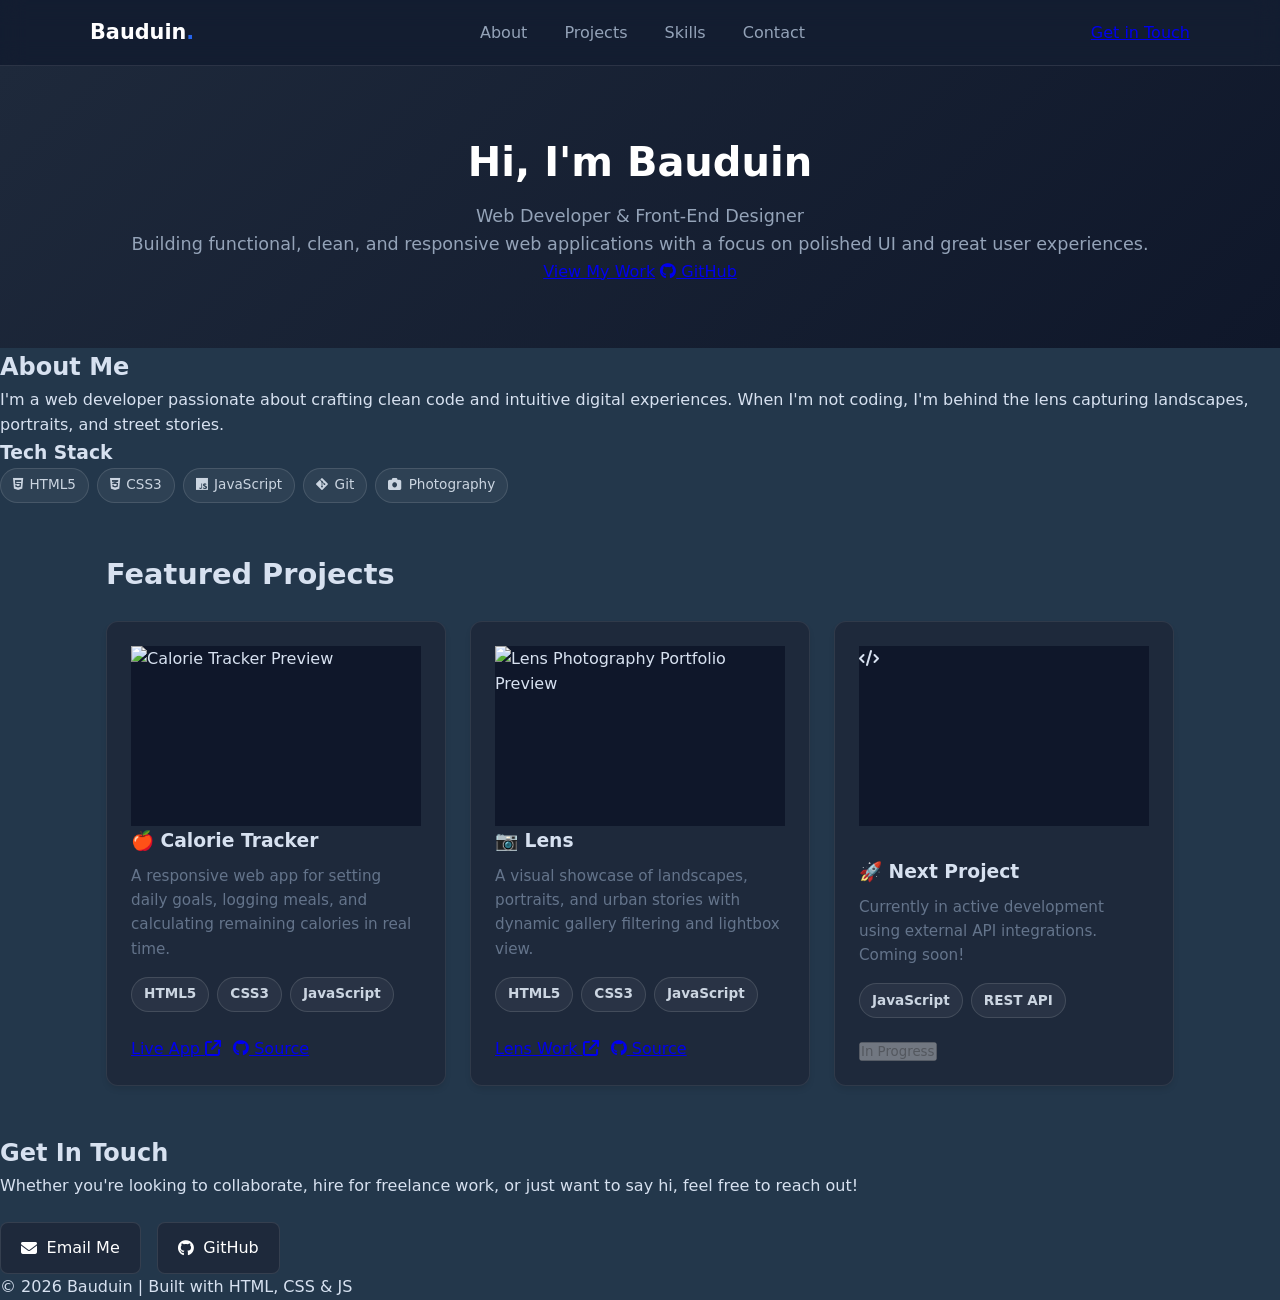
==== index.html @ 09457a26 "Update index.html" ====
<!DOCTYPE html>
<html lang="en">
<head>
  <meta charset="UTF-8">
  <meta name="viewport" content="width=device-width, initial-scale=1.0">
  <title>Bauduin | Front-End Developer & Designer</title>
  <link rel="stylesheet" href="portfolio.css">
  <!-- FontAwesome for UI Icons -->
  <link rel="stylesheet" href="https://cdnjs.cloudflare.com/ajax/libs/font-awesome/6.4.0/css/all.min.css">
</head>
<body>

  <!-- 1. Sticky Navigation Bar -->
  <header class="navbar">
    <div class="nav-container">
      <a href="#" class="logo">Bauduin<span>.</span></a>
      <nav class="nav-links">
        <a href="#about">About</a>
        <a href="#projects">Projects</a>
        <a href="#skills">Skills</a>
        <a href="#contact">Contact</a>
      </nav>
      <a href="#contact" class="btn btn-cta">Get in Touch</a>
    </div>
  </header>

  <!-- Hero Section -->
  <section class="hero">
    <div class="hero-content">
      <h1>Hi, I'm <span class="highlight">Bauduin</span></h1>
      <p class="tagline">Web Developer & Front-End Designer</p>
      <p class="bio">Building functional, clean, and responsive web applications with a focus on polished UI and great user experiences.</p>
      <div class="hero-actions">
        <a href="#projects" class="btn primary">View My Work</a>
        <a href="https://github.com/mbaud1" target="_blank" rel="noopener noreferrer" class="btn secondary">
          <i class="fa-brands fa-github"></i> GitHub
        </a>
      </div>
    </div>
  </section>

  <!-- 2. About Me & Skills Section -->
  <section id="about" class="about-section">
    <div class="section-container">
      <h2>About Me</h2>
      <div class="about-grid">
        <div class="about-text">
          <p>
            I'm a web developer passionate about crafting clean code and intuitive digital experiences. When I'm not coding, I'm behind the lens capturing landscapes, portraits, and street stories.
          </p>
        </div>
        
        <!-- 2. Visual Skill Badges -->
        <div id="skills" class="skills-container">
          <h3>Tech Stack</h3>
          <div class="skill-badges">
            <div class="skill-badge"><i class="fa-brands fa-html5"></i> HTML5</div>
            <div class="skill-badge"><i class="fa-brands fa-css3-alt"></i> CSS3</div>
            <div class="skill-badge"><i class="fa-brands fa-js"></i> JavaScript</div>
            <div class="skill-badge"><i class="fa-brands fa-git-alt"></i> Git</div>
            <div class="skill-badge"><i class="fa-solid fa-camera"></i> Photography</div>
          </div>
        </div>
      </div>
    </div>
  </section>

  <!-- 3. Projects Section -->
  <section id="projects" class="projects-section">
    <div class="section-container">
      <h2>Featured Projects</h2>
      <div class="project-grid">

        <!-- Calorie Tracker Card -->
        <article class="project-card">
          <div class="card-thumbnail">
            <img src="https://images.unsplash.com/photo-1498837167922-ddd27525d352?auto=format&fit=crop&w=600&q=80" alt="Calorie Tracker Preview" loading="lazy">
          </div>
          <div class="card-body">
            <h3>🍎 Calorie Tracker</h3>
            <p>A responsive web app for setting daily goals, logging meals, and calculating remaining calories in real time.</p>
            <div class="tech-tags">
              <span>HTML5</span>
              <span>CSS3</span>
              <span>JavaScript</span>
            </div>
            <div class="card-links">
              <a href="https://calories.m-baud.com" target="_blank" rel="noopener noreferrer" class="btn primary">
                Live App <i class="fa-solid fa-arrow-up-right-from-square"></i>
              </a>
              <a href="https://github.com/mbaud1/calorie-tracker" target="_blank" rel="noopener noreferrer" class="btn secondary">
                <i class="fa-brands fa-github"></i> Source
              </a>
            </div>
          </div>
        </article>

        <!-- Lens Card -->
        <article class="project-card">
          <div class="card-thumbnail">
            <img src="https://images.unsplash.com/photo-1452587925148-ce544e77e70d?auto=format&fit=crop&w=600&q=80" alt="Lens Photography Portfolio Preview" loading="lazy">
          </div>
          <div class="card-body">
            <h3>📷 Lens</h3>
            <p>A visual showcase of landscapes, portraits, and urban stories with dynamic gallery filtering and lightbox view.</p>
            <div class="tech-tags">
              <span>HTML5</span>
              <span>CSS3</span>
              <span>JavaScript</span>
            </div>
            <div class="card-links">
              <a href="https://lens.m-baud.com/" target="_blank" rel="noopener noreferrer" class="btn primary">
                Lens Work <i class="fa-solid fa-arrow-up-right-from-square"></i>
              </a>
              <a href="https://github.com/mbaud1/lens" target="_blank" rel="noopener noreferrer" class="btn secondary">
                <i class="fa-brands fa-github"></i> Source
              </a>
            </div>
          </div>
        </article>

        <!-- Future Project Placeholder -->
        <article class="project-card disabled-card">
          <div class="card-thumbnail placeholder-thumbnail">
            <i class="fa-solid fa-code"></i>
          </div>
          <div class="card-body">
            <h3>🚀 Next Project</h3>
            <p>Currently in active development using external API integrations. Coming soon!</p>
            <div class="tech-tags">
              <span>JavaScript</span>
              <span>REST API</span>
            </div>
            <div class="card-links">
              <button class="btn disabled" disabled>In Progress</button>
            </div>
          </div>
        </article>

      </div>
    </div>
  </section>

  <!-- 5. Contact Section -->
  <section id="contact" class="contact-section">
    <div class="section-container">
      <h2>Get In Touch</h2>
      <p>Whether you're looking to collaborate, hire for freelance work, or just want to say hi, feel free to reach out!</p>
      <div class="contact-links">
        <a href="mailto:contact@m-baud.com" class="contact-card">
          <i class="fa-solid fa-envelope"></i>
          <span>Email Me</span>
        </a>
        <a href="https://github.com/mbaud1" target="_blank" rel="noopener noreferrer" class="contact-card">
          <i class="fa-brands fa-github"></i>
          <span>GitHub</span>
        </a>
      </div>
    </div>
  </section>

  <!-- Footer -->
  <footer>
    <p>© 2026 Bauduin | Built with HTML, CSS & JS</p>
  </footer>

</body>
</html>
---- portfolio.css ----
* {
  box-sizing: border-box;
  margin: 0;
  padding: 0;
  font-family: system-ui, -apple-system, sans-serif;
}

body {
  background-color: #23374b;
  color: #d7e1f0;
  line-height: 1.6;
}

.hero {
  text-align: center;
  padding: 4rem 1rem;
  background: linear-gradient(135deg, #1e293b, #0f172a);
  color: #ffffff;
}

.hero h1 { font-size: 2.5rem; margin-bottom: 0.5rem; }
.hero p { color: #94a3b8; font-size: 1.1rem; }

.projects-section {
  max-width: 1100px;
  margin: 3rem auto;
  padding: 0 1rem;
}

.projects-section h2 {
  font-size: 1.8rem;
  margin-bottom: 1.5rem;
}

.project-grid {
  display: grid;
  grid-template-columns: repeat(auto-fit, minmax(300px, 1fr));
  gap: 1.5rem;
}

.project-card {
  background: rgb(49, 45, 45);
  border-radius: 12px;
  padding: 1.5rem;
  box-shadow: 0 4px 6px -1px rgba(0, 0, 0, 0.1);
  display: flex;
  flex-direction: column;
  justify-content: space-between;
}

.project-card h3 { margin-bottom: 0.5rem; }
.project-card p { font-size: 0.95rem; color: #64748b; margin-bottom: 1rem; }

.tech-tags {
  display: flex;
  gap: 0.5rem;
  margin-bottom: 1.5rem;
}

.tech-tags span {
  background-color: #f1f5f9;
  color: #475569;
  font-size: 0.8rem;
  padding: 0.25rem 0.6rem;
  border-radius: 999px;
  font-weight: 600;
}

.card-links {
  display: flex;
  gap: 0.75rem;
}
.btn {
  transition: transform 0.2s ease, box-shadow 0.2s ease;
}

.btn:hover {
  transform: translateY(-2px);
  box-shadow: 0 6px 12px rgba(0, 0, 0, 0.15);
}

.btn:active {
  transform: translateY(0);
  box-shadow: 0 2px 4px rgba(0, 0, 0, 0.1);
}

/* 5. Smooth Scrolling */
html {
  scroll-behavior: smooth;
  scroll-padding-top: 80px; /* Offset for sticky header */
}

/* 1. Glassmorphism Sticky Navigation */
.navbar {
  position: sticky;
  top: 0;
  z-index: 1000;
  background: rgba(15, 23, 42, 0.8); /* Dark glass effect */
  backdrop-filter: blur(12px);
  -webkit-backdrop-filter: blur(12px);
  border-bottom: 1px solid rgba(255, 255, 255, 0.1);
  padding: 1rem 2rem;
}

.nav-container {
  max-width: 1100px;
  margin: 0 auto;
  display: flex;
  align-items: center;
  justify-content: space-between;
}

.logo {
  font-size: 1.3rem;
  font-weight: 700;
  color: #fff;
  text-decoration: none;
}

.logo span {
  color: #2563eb;
}

.nav-links a {
  color: #94a3b8;
  text-decoration: none;
  margin: 0 1rem;
  font-weight: 500;
  transition: color 0.2s ease;
}

.nav-links a:hover {
  color: #ffffff;
}

/* 3. Card Hover Effects & Thumbnails */
.project-card {
  background: #1e293b;
  border: 1px solid rgba(255, 255, 255, 0.08);
  border-radius: 12px;
  overflow: hidden;
  display: flex;
  flex-direction: column;
  transition: transform 0.3s ease, box-shadow 0.3s ease, border-color 0.3s ease;
}

.project-card:hover {
  transform: translateY(-6px);
  box-shadow: 0 12px 24px rgba(0, 0, 0, 0.3);
  border-color: rgba(37, 99, 235, 0.4);
}

.card-thumbnail {
  width: 100%;
  height: 180px;
  overflow: hidden;
  background: #0f172a;
}

.card-thumbnail img {
  width: 100%;
  height: 100%;
  object-fit: cover;
  transition: transform 0.4s ease;
}

.project-card:hover .card-thumbnail img {
  transform: scale(1.05);
}

/* Badge Styling */
.skill-badges, .tech-tags {
  display: flex;
  flex-wrap: wrap;
  gap: 0.5rem;
}

.skill-badge, .tech-tags span {
  background: rgba(255, 255, 255, 0.05);
  border: 1px solid rgba(255, 255, 255, 0.12);
  color: #cbd5e1;
  padding: 0.35rem 0.75rem;
  border-radius: 20px;
  font-size: 0.85rem;
  display: inline-flex;
  align-items: center;
  gap: 0.4rem;
}

/* Contact Cards */
.contact-links {
  display: flex;
  gap: 1rem;
  margin-top: 1.5rem;
}

.contact-card {
  display: flex;
  align-items: center;
  gap: 0.6rem;
  padding: 0.75rem 1.25rem;
  background: #1e293b;
  border: 1px solid rgba(255, 255, 255, 0.1);
  border-radius: 8px;
  color: #fff;
  text-decoration: none;
  transition: background 0.2s ease, transform 0.2s ease;
}

.contact-card:hover {
  background: #2563eb;
  transform: translateY(-2px);
}
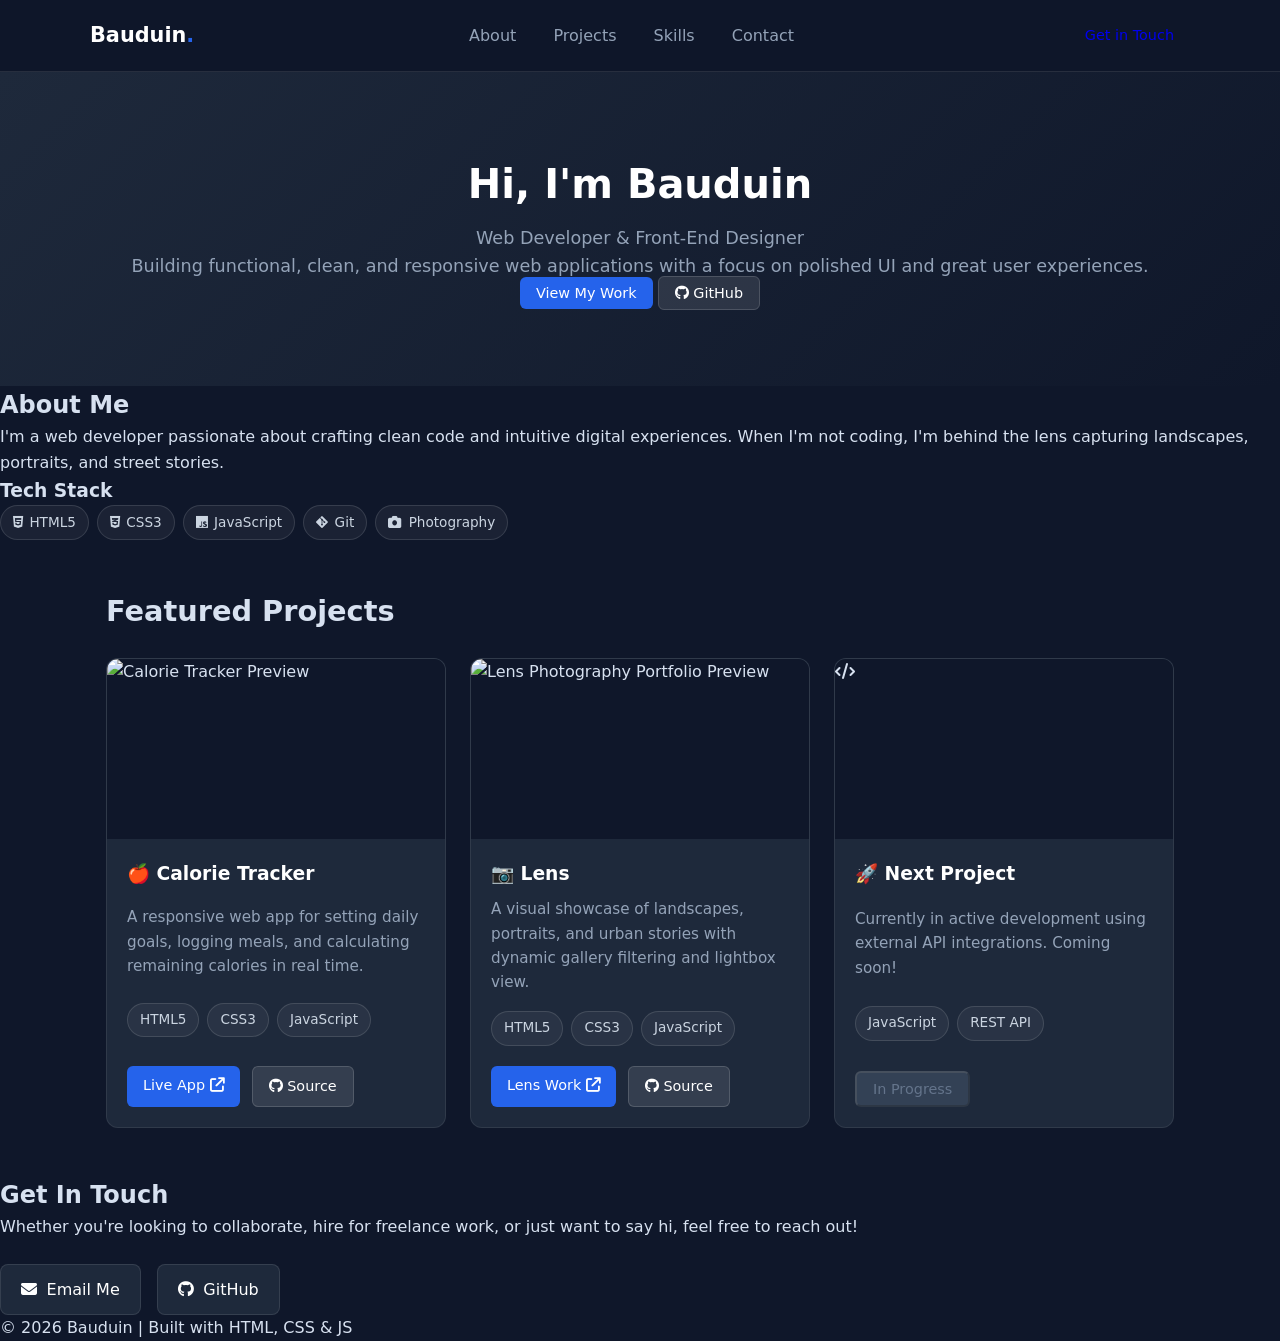
==== commit 91cf208a: "Update index.html" ====
--- a/index.html
+++ b/index.html
@@ -10,11 +10,11 @@
 </head>
 <body>
 
-  <!-- 1. Sticky Navigation Bar -->
+  <!-- Sticky Navigation Bar -->
   <header class="navbar">
     <div class="nav-container">
       <a href="#" class="logo">Bauduin<span>.</span></a>
-      <nav class="nav-links">
+      <nav class="nav-links" aria-label="Main Navigation">
         <a href="#about">About</a>
         <a href="#projects">Projects</a>
         <a href="#skills">Skills</a>
@@ -24,140 +24,142 @@
     </div>
   </header>
 
-  <!-- Hero Section -->
-  <section class="hero">
-    <div class="hero-content">
-      <h1>Hi, I'm <span class="highlight">Bauduin</span></h1>
-      <p class="tagline">Web Developer & Front-End Designer</p>
-      <p class="bio">Building functional, clean, and responsive web applications with a focus on polished UI and great user experiences.</p>
-      <div class="hero-actions">
-        <a href="#projects" class="btn primary">View My Work</a>
-        <a href="https://github.com/mbaud1" target="_blank" rel="noopener noreferrer" class="btn secondary">
-          <i class="fa-brands fa-github"></i> GitHub
-        </a>
+  <main>
+    <!-- Hero Section -->
+    <section class="hero">
+      <div class="hero-content">
+        <h1>Hi, I'm <span class="highlight">Bauduin</span></h1>
+        <p class="tagline">Web Developer & Front-End Designer</p>
+        <p class="bio">Building functional, clean, and responsive web applications with a focus on polished UI and great user experiences.</p>
+        <div class="hero-actions">
+          <a href="#projects" class="btn primary">View My Work</a>
+          <a href="https://github.com/mbaud1" target="_blank" rel="noopener noreferrer" class="btn secondary">
+            <i class="fa-brands fa-github"></i> GitHub
+          </a>
+        </div>
       </div>
-    </div>
-  </section>
+    </section>
 
-  <!-- 2. About Me & Skills Section -->
-  <section id="about" class="about-section">
-    <div class="section-container">
-      <h2>About Me</h2>
-      <div class="about-grid">
-        <div class="about-text">
-          <p>
-            I'm a web developer passionate about crafting clean code and intuitive digital experiences. When I'm not coding, I'm behind the lens capturing landscapes, portraits, and street stories.
-          </p>
-        </div>
-        
-        <!-- 2. Visual Skill Badges -->
-        <div id="skills" class="skills-container">
-          <h3>Tech Stack</h3>
-          <div class="skill-badges">
-            <div class="skill-badge"><i class="fa-brands fa-html5"></i> HTML5</div>
-            <div class="skill-badge"><i class="fa-brands fa-css3-alt"></i> CSS3</div>
-            <div class="skill-badge"><i class="fa-brands fa-js"></i> JavaScript</div>
-            <div class="skill-badge"><i class="fa-brands fa-git-alt"></i> Git</div>
-            <div class="skill-badge"><i class="fa-solid fa-camera"></i> Photography</div>
+    <!-- About Me & Skills Section -->
+    <section id="about" class="about-section">
+      <div class="section-container">
+        <h2>About Me</h2>
+        <div class="about-grid">
+          <div class="about-text">
+            <p>
+              I'm a web developer passionate about crafting clean code and intuitive digital experiences. When I'm not coding, I'm behind the lens capturing landscapes, portraits, and street stories.
+            </p>
+          </div>
+          
+          <!-- Skill Badges -->
+          <div id="skills" class="skills-container">
+            <h3>Tech Stack</h3>
+            <div class="skill-badges">
+              <div class="skill-badge"><i class="fa-brands fa-html5"></i> HTML5</div>
+              <div class="skill-badge"><i class="fa-brands fa-css3-alt"></i> CSS3</div>
+              <div class="skill-badge"><i class="fa-brands fa-js"></i> JavaScript</div>
+              <div class="skill-badge"><i class="fa-brands fa-git-alt"></i> Git</div>
+              <div class="skill-badge"><i class="fa-solid fa-camera"></i> Photography</div>
+            </div>
           </div>
         </div>
       </div>
-    </div>
-  </section>
+    </section>
 
-  <!-- 3. Projects Section -->
-  <section id="projects" class="projects-section">
-    <div class="section-container">
-      <h2>Featured Projects</h2>
-      <div class="project-grid">
+    <!-- Projects Section -->
+    <section id="projects" class="projects-section">
+      <div class="section-container">
+        <h2>Featured Projects</h2>
+        <div class="project-grid">
 
-        <!-- Calorie Tracker Card -->
-        <article class="project-card">
-          <div class="card-thumbnail">
-            <img src="https://images.unsplash.com/photo-1498837167922-ddd27525d352?auto=format&fit=crop&w=600&q=80" alt="Calorie Tracker Preview" loading="lazy">
-          </div>
-          <div class="card-body">
-            <h3>🍎 Calorie Tracker</h3>
-            <p>A responsive web app for setting daily goals, logging meals, and calculating remaining calories in real time.</p>
-            <div class="tech-tags">
-              <span>HTML5</span>
-              <span>CSS3</span>
-              <span>JavaScript</span>
+          <!-- Calorie Tracker Card -->
+          <article class="project-card">
+            <div class="card-thumbnail">
+              <img src="https://images.unsplash.com/photo-1498837167922-ddd27525d352?auto=format&fit=crop&w=600&q=80" alt="Calorie Tracker Preview" loading="lazy">
             </div>
-            <div class="card-links">
-              <a href="https://calories.m-baud.com" target="_blank" rel="noopener noreferrer" class="btn primary">
-                Live App <i class="fa-solid fa-arrow-up-right-from-square"></i>
-              </a>
-              <a href="https://github.com/mbaud1/calorie-tracker" target="_blank" rel="noopener noreferrer" class="btn secondary">
-                <i class="fa-brands fa-github"></i> Source
-              </a>
+            <div class="card-body">
+              <h3>🍎 Calorie Tracker</h3>
+              <p>A responsive web app for setting daily goals, logging meals, and calculating remaining calories in real time.</p>
+              <div class="tech-tags">
+                <span>HTML5</span>
+                <span>CSS3</span>
+                <span>JavaScript</span>
+              </div>
+              <div class="card-links">
+                <a href="https://calories.m-baud.com" target="_blank" rel="noopener noreferrer" class="btn primary">
+                  Live App <i class="fa-solid fa-arrow-up-right-from-square"></i>
+                </a>
+                <a href="https://github.com/mbaud1/calorie-tracker" target="_blank" rel="noopener noreferrer" class="btn secondary">
+                  <i class="fa-brands fa-github"></i> Source
+                </a>
+              </div>
             </div>
-          </div>
-        </article>
+          </article>
 
-        <!-- Lens Card -->
-        <article class="project-card">
-          <div class="card-thumbnail">
-            <img src="https://images.unsplash.com/photo-1452587925148-ce544e77e70d?auto=format&fit=crop&w=600&q=80" alt="Lens Photography Portfolio Preview" loading="lazy">
-          </div>
-          <div class="card-body">
-            <h3>📷 Lens</h3>
-            <p>A visual showcase of landscapes, portraits, and urban stories with dynamic gallery filtering and lightbox view.</p>
-            <div class="tech-tags">
-              <span>HTML5</span>
-              <span>CSS3</span>
-              <span>JavaScript</span>
+          <!-- Lens Card -->
+          <article class="project-card">
+            <div class="card-thumbnail">
+              <img src="https://images.unsplash.com/photo-1452587925148-ce544e77e70d?auto=format&fit=crop&w=600&q=80" alt="Lens Photography Portfolio Preview" loading="lazy">
             </div>
-            <div class="card-links">
-              <a href="https://lens.m-baud.com/" target="_blank" rel="noopener noreferrer" class="btn primary">
-                Lens Work <i class="fa-solid fa-arrow-up-right-from-square"></i>
-              </a>
-              <a href="https://github.com/mbaud1/lens" target="_blank" rel="noopener noreferrer" class="btn secondary">
-                <i class="fa-brands fa-github"></i> Source
-              </a>
+            <div class="card-body">
+              <h3>📷 Lens</h3>
+              <p>A visual showcase of landscapes, portraits, and urban stories with dynamic gallery filtering and lightbox view.</p>
+              <div class="tech-tags">
+                <span>HTML5</span>
+                <span>CSS3</span>
+                <span>JavaScript</span>
+              </div>
+              <div class="card-links">
+                <a href="https://lens.m-baud.com/" target="_blank" rel="noopener noreferrer" class="btn primary">
+                  Lens Work <i class="fa-solid fa-arrow-up-right-from-square"></i>
+                </a>
+                <a href="https://github.com/mbaud1/lens" target="_blank" rel="noopener noreferrer" class="btn secondary">
+                  <i class="fa-brands fa-github"></i> Source
+                </a>
+              </div>
             </div>
-          </div>
-        </article>
+          </article>
 
-        <!-- Future Project Placeholder -->
-        <article class="project-card disabled-card">
-          <div class="card-thumbnail placeholder-thumbnail">
-            <i class="fa-solid fa-code"></i>
-          </div>
-          <div class="card-body">
-            <h3>🚀 Next Project</h3>
-            <p>Currently in active development using external API integrations. Coming soon!</p>
-            <div class="tech-tags">
-              <span>JavaScript</span>
-              <span>REST API</span>
+          <!-- Future Project Placeholder -->
+          <article class="project-card disabled-card">
+            <div class="card-thumbnail placeholder-thumbnail">
+              <i class="fa-solid fa-code"></i>
             </div>
-            <div class="card-links">
-              <button class="btn disabled" disabled>In Progress</button>
+            <div class="card-body">
+              <h3>🚀 Next Project</h3>
+              <p>Currently in active development using external API integrations. Coming soon!</p>
+              <div class="tech-tags">
+                <span>JavaScript</span>
+                <span>REST API</span>
+              </div>
+              <div class="card-links">
+                <button class="btn disabled" disabled>In Progress</button>
+              </div>
             </div>
-          </div>
-        </article>
+          </article>
 
+        </div>
       </div>
-    </div>
-  </section>
+    </section>
 
-  <!-- 5. Contact Section -->
-  <section id="contact" class="contact-section">
-    <div class="section-container">
-      <h2>Get In Touch</h2>
-      <p>Whether you're looking to collaborate, hire for freelance work, or just want to say hi, feel free to reach out!</p>
-      <div class="contact-links">
-        <a href="mailto:contact@m-baud.com" class="contact-card">
-          <i class="fa-solid fa-envelope"></i>
-          <span>Email Me</span>
-        </a>
-        <a href="https://github.com/mbaud1" target="_blank" rel="noopener noreferrer" class="contact-card">
-          <i class="fa-brands fa-github"></i>
-          <span>GitHub</span>
-        </a>
+    <!-- Contact Section -->
+    <section id="contact" class="contact-section">
+      <div class="section-container">
+        <h2>Get In Touch</h2>
+        <p>Whether you're looking to collaborate, hire for freelance work, or just want to say hi, feel free to reach out!</p>
+        <div class="contact-links">
+          <a href="mailto:contact@m-baud.com" class="contact-card">
+            <i class="fa-solid fa-envelope"></i>
+            <span>Email Me</span>
+          </a>
+          <a href="https://github.com/mbaud1" target="_blank" rel="noopener noreferrer" class="contact-card">
+            <i class="fa-brands fa-github"></i>
+            <span>GitHub</span>
+          </a>
+        </div>
       </div>
-    </div>
-  </section>
+    </section>
+  </main>
 
   <!-- Footer -->
   <footer>
--- a/portfolio.css
+++ b/portfolio.css
@@ -1,3 +1,4 @@
+/* Global Reset & Base Styles */
 * {
   box-sizing: border-box;
   margin: 0;
@@ -5,22 +6,79 @@
   font-family: system-ui, -apple-system, sans-serif;
 }
 
+html {
+  scroll-behavior: smooth;
+  scroll-padding-top: 80px; /* Offset for sticky header */
+}
+
 body {
-  background-color: #23374b;
+  background-color: #0f172a;
   color: #d7e1f0;
   line-height: 1.6;
 }
 
+/* Navigation Bar */
+.navbar {
+  position: sticky;
+  top: 0;
+  z-index: 1000;
+  background: rgba(15, 23, 42, 0.85);
+  backdrop-filter: blur(12px);
+  -webkit-backdrop-filter: blur(12px);
+  border-bottom: 1px solid rgba(255, 255, 255, 0.1);
+  padding: 1rem 2rem;
+}
+
+.nav-container {
+  max-width: 1100px;
+  margin: 0 auto;
+  display: flex;
+  align-items: center;
+  justify-content: space-between;
+}
+
+.logo {
+  font-size: 1.3rem;
+  font-weight: 700;
+  color: #ffffff;
+  text-decoration: none;
+}
+
+.logo span {
+  color: #2563eb;
+}
+
+.nav-links a {
+  color: #94a3b8;
+  text-decoration: none;
+  margin: 0 1rem;
+  font-weight: 500;
+  transition: color 0.2s ease;
+}
+
+.nav-links a:hover {
+  color: #ffffff;
+}
+
+/* Hero Section */
 .hero {
   text-align: center;
-  padding: 4rem 1rem;
+  padding: 5rem 1rem;
   background: linear-gradient(135deg, #1e293b, #0f172a);
   color: #ffffff;
 }
 
-.hero h1 { font-size: 2.5rem; margin-bottom: 0.5rem; }
-.hero p { color: #94a3b8; font-size: 1.1rem; }
-
+.hero h1 { 
+  font-size: 2.5rem; 
+  margin-bottom: 0.5rem; 
+}
+
+.hero p { 
+  color: #94a3b8; 
+  font-size: 1.1rem; 
+}
+
+/* Projects Section & Layout */
 .projects-section {
   max-width: 1100px;
   margin: 3rem auto;
@@ -38,102 +96,7 @@
   gap: 1.5rem;
 }
 
-.project-card {
-  background: rgb(49, 45, 45);
-  border-radius: 12px;
-  padding: 1.5rem;
-  box-shadow: 0 4px 6px -1px rgba(0, 0, 0, 0.1);
-  display: flex;
-  flex-direction: column;
-  justify-content: space-between;
-}
-
-.project-card h3 { margin-bottom: 0.5rem; }
-.project-card p { font-size: 0.95rem; color: #64748b; margin-bottom: 1rem; }
-
-.tech-tags {
-  display: flex;
-  gap: 0.5rem;
-  margin-bottom: 1.5rem;
-}
-
-.tech-tags span {
-  background-color: #f1f5f9;
-  color: #475569;
-  font-size: 0.8rem;
-  padding: 0.25rem 0.6rem;
-  border-radius: 999px;
-  font-weight: 600;
-}
-
-.card-links {
-  display: flex;
-  gap: 0.75rem;
-}
-.btn {
-  transition: transform 0.2s ease, box-shadow 0.2s ease;
-}
-
-.btn:hover {
-  transform: translateY(-2px);
-  box-shadow: 0 6px 12px rgba(0, 0, 0, 0.15);
-}
-
-.btn:active {
-  transform: translateY(0);
-  box-shadow: 0 2px 4px rgba(0, 0, 0, 0.1);
-}
-
-/* 5. Smooth Scrolling */
-html {
-  scroll-behavior: smooth;
-  scroll-padding-top: 80px; /* Offset for sticky header */
-}
-
-/* 1. Glassmorphism Sticky Navigation */
-.navbar {
-  position: sticky;
-  top: 0;
-  z-index: 1000;
-  background: rgba(15, 23, 42, 0.8); /* Dark glass effect */
-  backdrop-filter: blur(12px);
-  -webkit-backdrop-filter: blur(12px);
-  border-bottom: 1px solid rgba(255, 255, 255, 0.1);
-  padding: 1rem 2rem;
-}
-
-.nav-container {
-  max-width: 1100px;
-  margin: 0 auto;
-  display: flex;
-  align-items: center;
-  justify-content: space-between;
-}
-
-.logo {
-  font-size: 1.3rem;
-  font-weight: 700;
-  color: #fff;
-  text-decoration: none;
-}
-
-.logo span {
-  color: #2563eb;
-}
-
-.nav-links a {
-  color: #94a3b8;
-  text-decoration: none;
-  margin: 0 1rem;
-  font-weight: 500;
-  transition: color 0.2s ease;
-}
-
-.nav-links a:hover {
-  color: #ffffff;
-}
-
-/* 3. Card Hover Effects & Thumbnails */
+/* Project Cards */
 .project-card {
   background: #1e293b;
   border: 1px solid rgba(255, 255, 255, 0.08);
@@ -141,6 +104,7 @@
   overflow: hidden;
   display: flex;
   flex-direction: column;
+  justify-content: space-between;
   transition: transform 0.3s ease, box-shadow 0.3s ease, border-color 0.3s ease;
 }
 
@@ -168,11 +132,31 @@
   transform: scale(1.05);
 }
 
-/* Badge Styling */
+.card-body {
+  padding: 1.25rem;
+  display: flex;
+  flex-direction: column;
+  flex-grow: 1;
+  justify-content: space-between;
+}
+
+.project-card h3 { 
+  margin-bottom: 0.5rem; 
+  color: #ffffff;
+}
+
+.project-card p { 
+  font-size: 0.95rem; 
+  color: #94a3b8; /* Fixed contrast for dark mode */
+  margin-bottom: 1rem; 
+}
+
+/* Tech Badges */
 .skill-badges, .tech-tags {
   display: flex;
   flex-wrap: wrap;
   gap: 0.5rem;
+  margin-bottom: 1.25rem;
 }
 
 .skill-badge, .tech-tags span {
@@ -187,7 +171,49 @@
   gap: 0.4rem;
 }
 
-/* Contact Cards */
+/* Action Buttons */
+.card-links {
+  display: flex;
+  gap: 0.75rem;
+}
+
+.btn {
+  text-decoration: none;
+  padding: 0.5rem 1rem;
+  border-radius: 6px;
+  font-size: 0.9rem;
+  font-weight: 500;
+  text-align: center;
+  transition: background-color 0.2s ease, transform 0.2s ease;
+}
+
+.btn.primary { 
+  background-color: #2563eb; 
+  color: #ffffff; 
+}
+
+.btn.primary:hover { 
+  background-color: #1d4ed8; 
+  transform: translateY(-1px);
+}
+
+.btn.secondary { 
+  background-color: rgba(255, 255, 255, 0.1); 
+  color: #ffffff; 
+  border: 1px solid rgba(255, 255, 255, 0.15);
+}
+
+.btn.secondary:hover { 
+  background-color: rgba(255, 255, 255, 0.2); 
+}
+
+.btn.disabled { 
+  background-color: #334155; 
+  color: #64748b; 
+  cursor: not-allowed; 
+}
+
+/* Contact Section */
 .contact-links {
   display: flex;
   gap: 1rem;
@@ -202,7 +228,7 @@
   background: #1e293b;
   border: 1px solid rgba(255, 255, 255, 0.1);
   border-radius: 8px;
-  color: #fff;
+  color: #ffffff;
   text-decoration: none;
   transition: background 0.2s ease, transform 0.2s ease;
 }
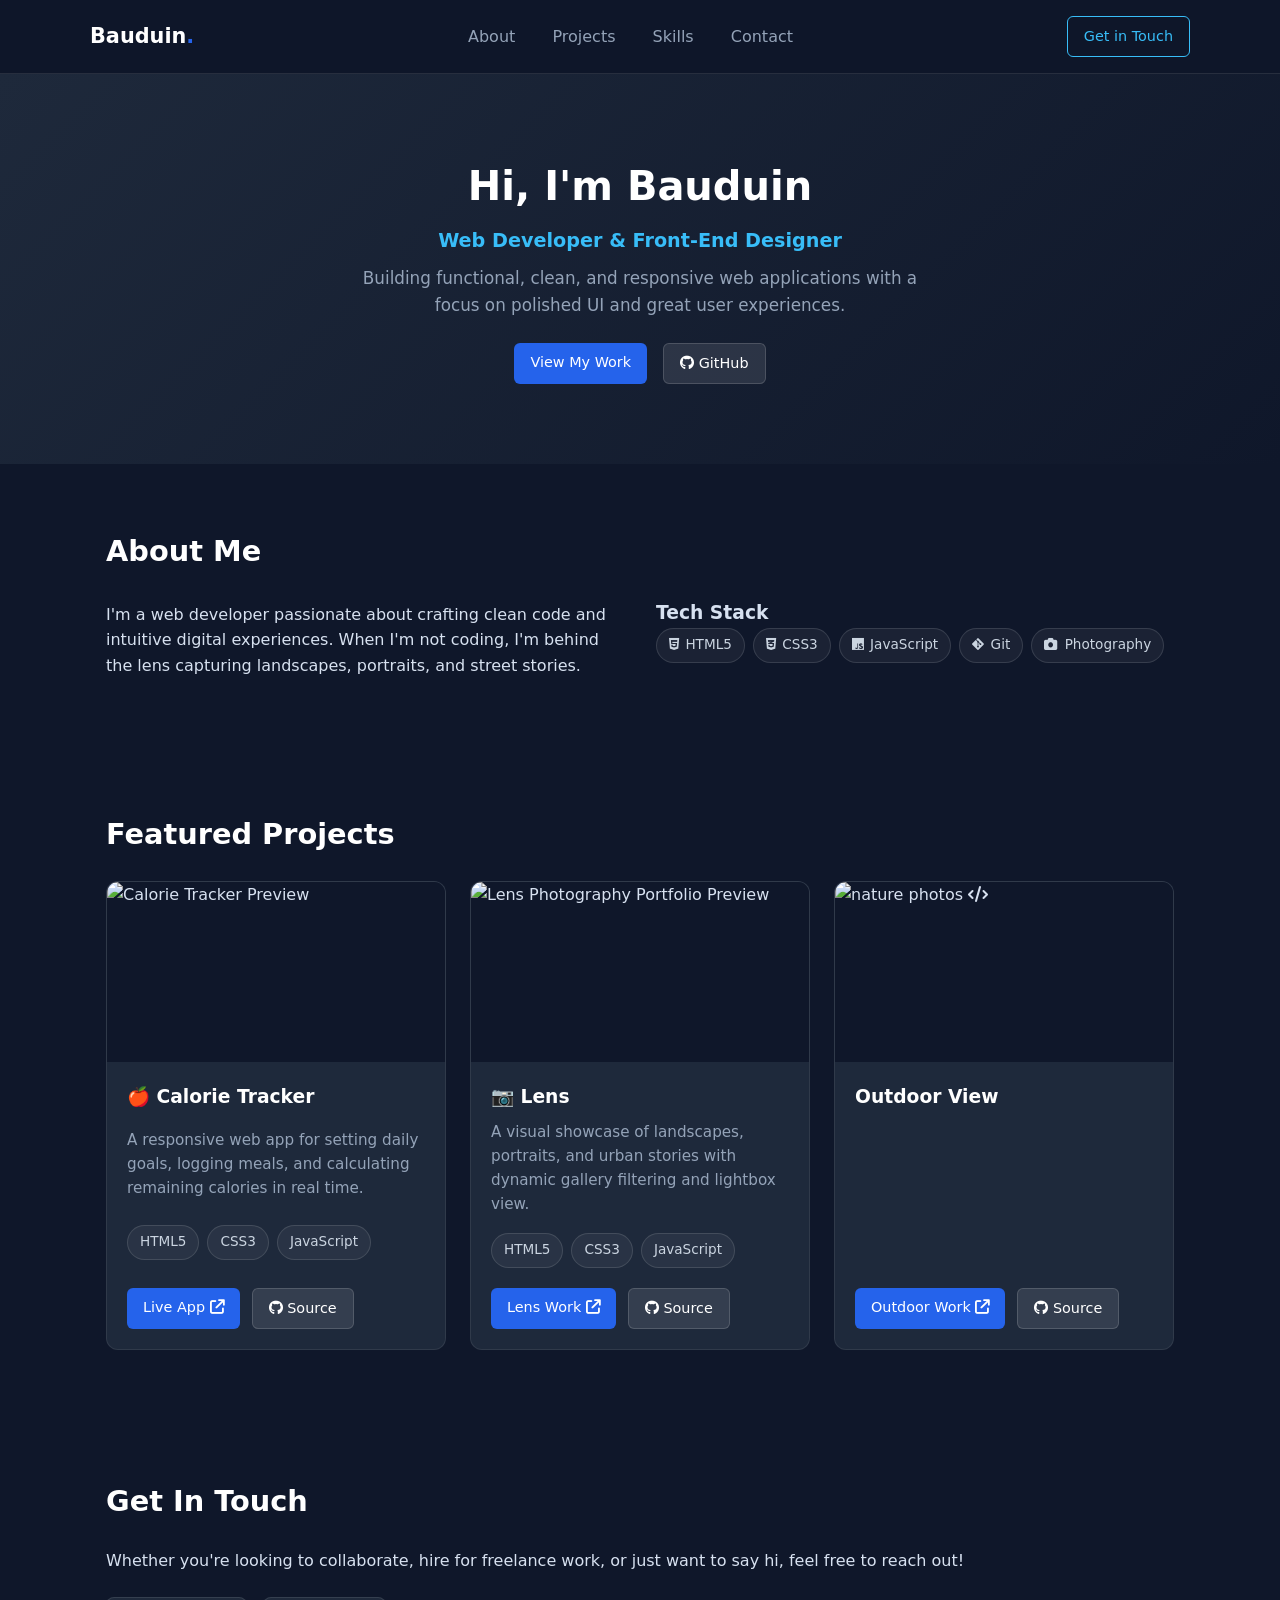
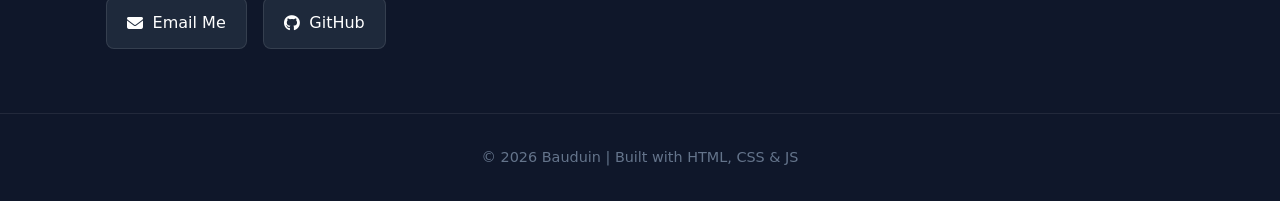
==== commit 2645ec99: "Fix HTML formatting and structure" ====
--- a/index.html
+++ b/index.html
@@ -110,7 +110,7 @@
                 <span>JavaScript</span>
               </div>
               <div class="card-links">
-                <a href="https://lens.m-baud.com/" target="_blank" rel="noopener noreferrer" class="btn primary">
+                <a href="https://lens.m-baud.com/" target="_blank" rel="noopener noreferrer" class="btn primary" >
                   Lens Work <i class="fa-solid fa-arrow-up-right-from-square"></i>
                 </a>
                 <a href="https://github.com/mbaud1/lens" target="_blank" rel="noopener noreferrer" class="btn secondary">
@@ -121,19 +121,27 @@
           </article>
 
           <!-- Future Project Placeholder -->
-          <article class="project-card disabled-card">
-            <div class="card-thumbnail placeholder-thumbnail">
+          <article class="project-card">
+            <div class="card-thumbnail">
+              <img src="https://t3.ftcdn.net/jpg/04/99/59/06/360_F_499590698_EU8lygMrqcmlstDETLFpZWmQ5zvOh8kw.jpg"alt="nature photos" loading="lazy">
               <i class="fa-solid fa-code"></i>
             </div>
             <div class="card-body">
-              <h3>🚀 Next Project</h3>
-              <p>Currently in active development using external API integrations. Coming soon!</p>
-              <div class="tech-tags">
-                <span>JavaScript</span>
-                <span>REST API</span>
-              </div>
+              <h3>Outdoor View</h3>
+          
+              
+                
+                
+            
               <div class="card-links">
-                <button class="btn disabled" disabled>In Progress</button>
+              
+                <a href="https://lens.m-baud.com/" target="_blank" rel="noopener noreferrer" class="btn primary" >
+                  Outdoor Work <i class="fa-solid fa-arrow-up-right-from-square"></i>
+                </a>
+                <a href="https://github.com/mbaud1/lens" target="_blank" rel="noopener noreferrer" class="btn secondary">
+                  <i class="fa-brands fa-github"></i> Source
+                </a>
+              </div>  
               </div>
             </div>
           </article>
--- a/portfolio.css
+++ b/portfolio.css
@@ -1,4 +1,6 @@
-/* Global Reset & Base Styles */
+/* ==========================================================================
+   1. Global Reset & Base Styles
+   ========================================================================== */
 * {
   box-sizing: border-box;
   margin: 0;
@@ -17,7 +19,22 @@
   line-height: 1.6;
 }
 
-/* Navigation Bar */
+.section-container {
+  max-width: 1100px;
+  margin: 0 auto;
+  padding: 0 1rem;
+}
+
+h2 {
+  font-size: 1.8rem;
+  margin-bottom: 1.5rem;
+  color: #ffffff;
+  padding-left: 0; /* Direct flush alignment with grid left edge */
+}
+
+/* ==========================================================================
+   2. Glassmorphism Navigation Bar
+   ========================================================================== */
 .navbar {
   position: sticky;
   top: 0;
@@ -60,7 +77,28 @@
   color: #ffffff;
 }
 
-/* Hero Section */
+/* Header Top-Right CTA */
+.btn-cta {
+  background-color: transparent;
+  color: #38bdf8;
+  border: 1px solid #38bdf8;
+  padding: 0.45rem 1rem;
+  border-radius: 6px;
+  font-size: 0.9rem;
+  font-weight: 600;
+  text-decoration: none;
+  transition: all 0.2s ease;
+}
+
+.btn-cta:hover {
+  background-color: #38bdf8;
+  color: #0f172a;
+  box-shadow: 0 0 12px rgba(56, 189, 248, 0.4);
+}
+
+/* ==========================================================================
+   3. Hero & About Sections
+   ========================================================================== */
 .hero {
   text-align: center;
   padding: 5rem 1rem;
@@ -73,21 +111,48 @@
   margin-bottom: 0.5rem; 
 }
 
-.hero p { 
+.hero p.tagline {
+  color: #38bdf8;
+  font-size: 1.2rem;
+  font-weight: 600;
+  margin-bottom: 0.5rem;
+}
+
+.hero p.bio { 
   color: #94a3b8; 
-  font-size: 1.1rem; 
-}
-
-/* Projects Section & Layout */
+  font-size: 1.05rem; 
+  max-width: 600px;
+  margin: 0 auto 1.5rem auto;
+}
+
+.hero-actions {
+  display: flex;
+  justify-content: center;
+  gap: 1rem;
+}
+
+.about-section {
+  padding: 4rem 0;
+}
+
+.about-grid {
+  display: grid;
+  grid-template-columns: 1fr 1fr;
+  gap: 2rem;
+  align-items: center;
+}
+
+@media (max-width: 768px) {
+  .about-grid {
+    grid-template-columns: 1fr;
+  }
+}
+
+/* ==========================================================================
+   4. Projects Section & Card Components
+   ========================================================================== */
 .projects-section {
-  max-width: 1100px;
-  margin: 3rem auto;
-  padding: 0 1rem;
-}
-
-.projects-section h2 {
-  font-size: 1.8rem;
-  margin-bottom: 1.5rem;
+  padding: 4rem 0;
 }
 
 .project-grid {
@@ -96,7 +161,6 @@
   gap: 1.5rem;
 }
 
-/* Project Cards */
 .project-card {
   background: #1e293b;
   border: 1px solid rgba(255, 255, 255, 0.08);
@@ -132,6 +196,28 @@
   transform: scale(1.05);
 }
 
+/* Placeholder Icon Style for 3rd Card */
+.placeholder-thumbnail {
+  display: flex;
+  align-items: center;
+  justify-content: center;
+  background: linear-gradient(135deg, #1e293b 0%, #0f172a 100%);
+  border-bottom: 1px solid rgba(255, 255, 255, 0.05);
+}
+
+.placeholder-thumbnail i {
+  font-size: 2.8rem;
+  color: #38bdf8;
+  opacity: 0.85;
+  filter: drop-shadow(0 0 8px rgba(56, 189, 248, 0.3));
+  transition: transform 0.3s ease, opacity 0.3s ease;
+}
+
+.project-card:hover .placeholder-thumbnail i {
+  transform: scale(1.1);
+  opacity: 1;
+}
+
 .card-body {
   padding: 1.25rem;
   display: flex;
@@ -147,11 +233,11 @@
 
 .project-card p { 
   font-size: 0.95rem; 
-  color: #94a3b8; /* Fixed contrast for dark mode */
+  color: #94a3b8; 
   margin-bottom: 1rem; 
 }
 
-/* Tech Badges */
+/* Badges */
 .skill-badges, .tech-tags {
   display: flex;
   flex-wrap: wrap;
@@ -213,7 +299,13 @@
   cursor: not-allowed; 
 }
 
-/* Contact Section */
+/* ==========================================================================
+   5. Contact Section & Footer
+   ========================================================================== */
+.contact-section {
+  padding: 4rem 0;
+}
+
 .contact-links {
   display: flex;
   gap: 1rem;
@@ -237,3 +329,11 @@
   background: #2563eb;
   transform: translateY(-2px);
 }
+
+footer {
+  text-align: center;
+  padding: 2rem 1rem;
+  border-top: 1px solid rgba(255, 255, 255, 0.08);
+  color: #64748b;
+  font-size: 0.9rem;
+}
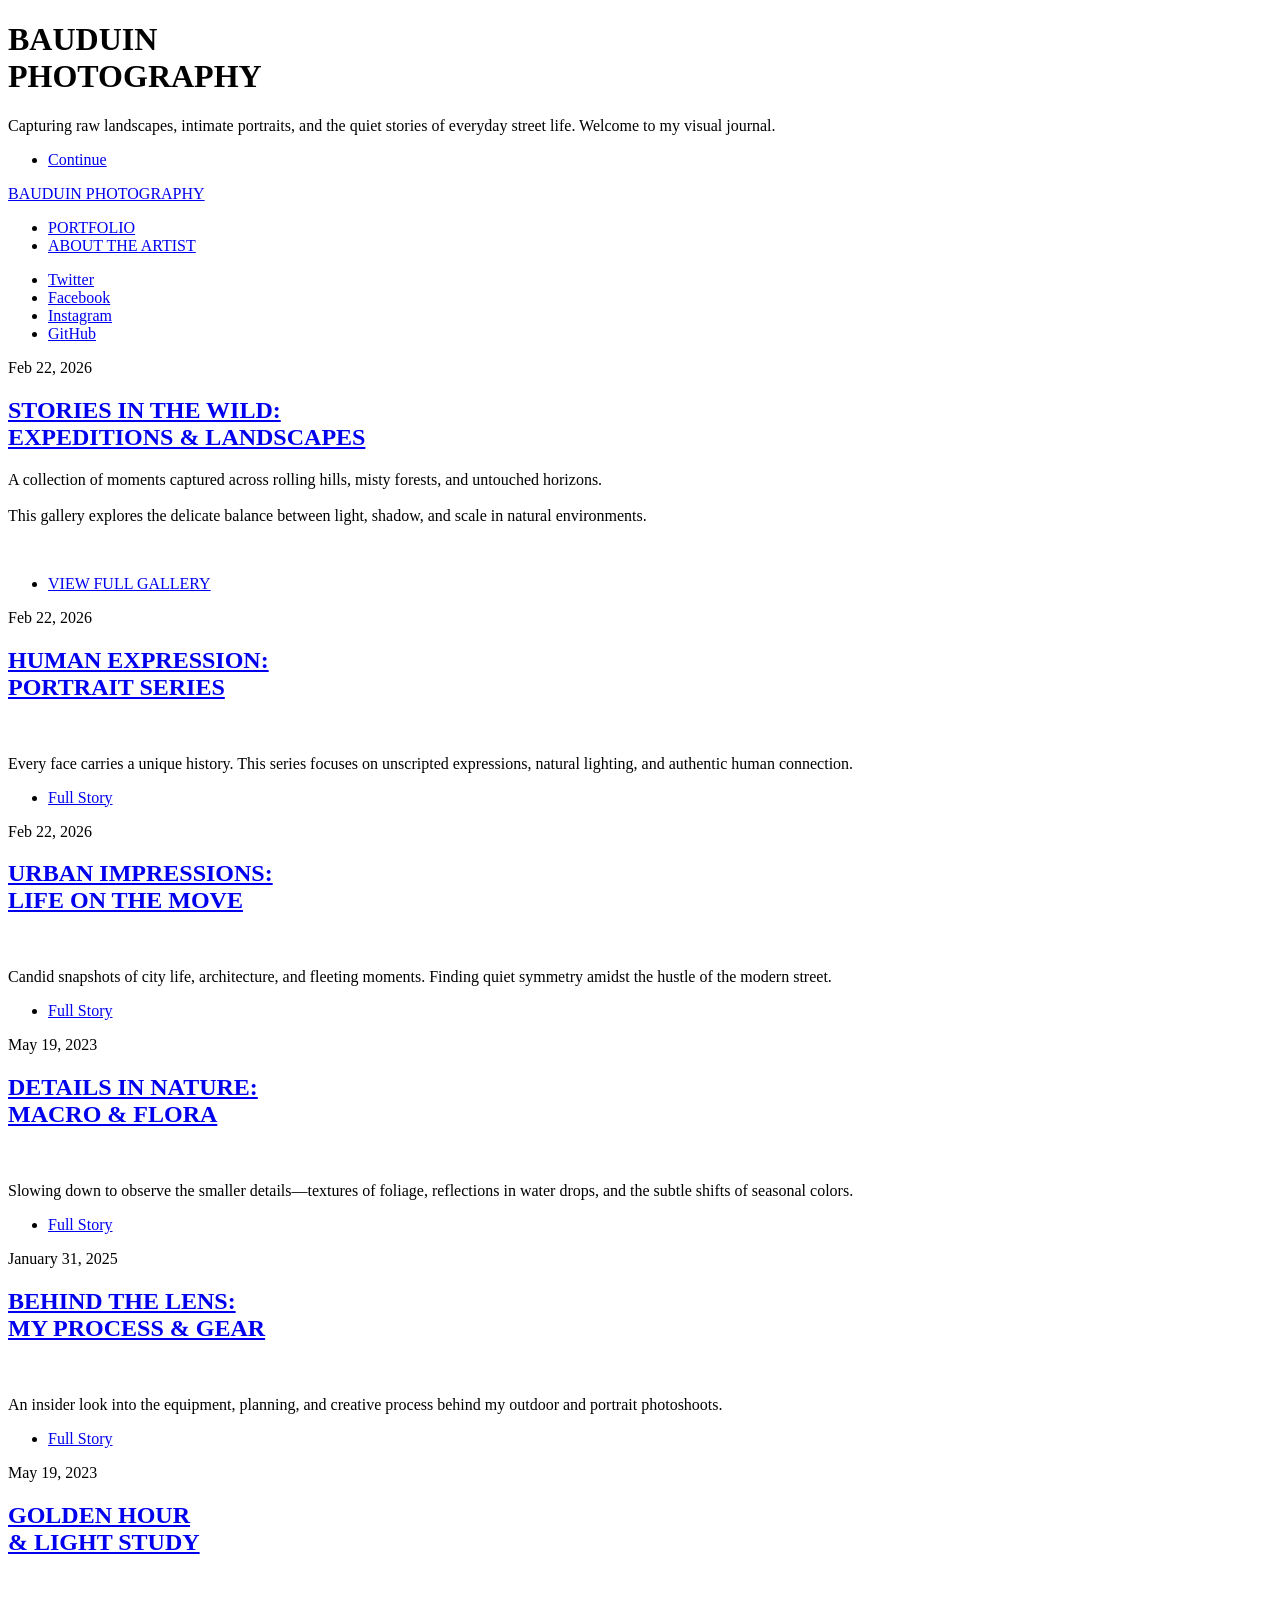
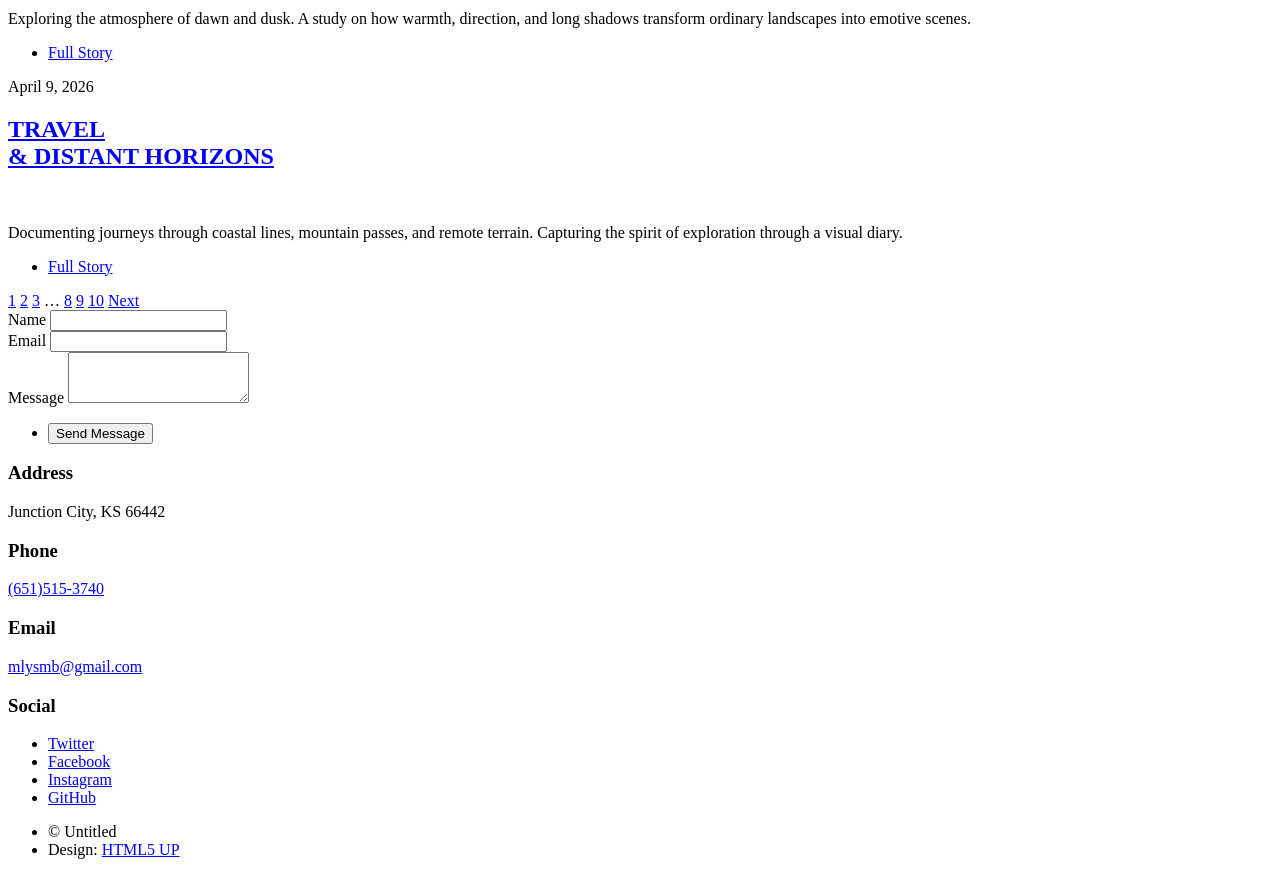
==== commit 68681313: "Add files via upload" ====
--- a/index.html
+++ b/index.html
@@ -1,178 +1,228 @@
-<!DOCTYPE html>
-<html lang="en">
-<head>
-  <meta charset="UTF-8">
-  <meta name="viewport" content="width=device-width, initial-scale=1.0">
-  <title>Bauduin | Front-End Developer & Designer</title>
-  <link rel="stylesheet" href="portfolio.css">
-  <!-- FontAwesome for UI Icons -->
-  <link rel="stylesheet" href="https://cdnjs.cloudflare.com/ajax/libs/font-awesome/6.4.0/css/all.min.css">
-</head>
-<body>
-
-  <!-- Sticky Navigation Bar -->
-  <header class="navbar">
-    <div class="nav-container">
-      <a href="#" class="logo">Bauduin<span>.</span></a>
-      <nav class="nav-links" aria-label="Main Navigation">
-        <a href="#about">About</a>
-        <a href="#projects">Projects</a>
-        <a href="#skills">Skills</a>
-        <a href="#contact">Contact</a>
-      </nav>
-      <a href="#contact" class="btn btn-cta">Get in Touch</a>
-    </div>
-  </header>
-
-  <main>
-    <!-- Hero Section -->
-    <section class="hero">
-      <div class="hero-content">
-        <h1>Hi, I'm <span class="highlight">Bauduin</span></h1>
-        <p class="tagline">Web Developer & Front-End Designer</p>
-        <p class="bio">Building functional, clean, and responsive web applications with a focus on polished UI and great user experiences.</p>
-        <div class="hero-actions">
-          <a href="#projects" class="btn primary">View My Work</a>
-          <a href="https://github.com/mbaud1" target="_blank" rel="noopener noreferrer" class="btn secondary">
-            <i class="fa-brands fa-github"></i> GitHub
-          </a>
-        </div>
-      </div>
-    </section>
-
-    <!-- About Me & Skills Section -->
-    <section id="about" class="about-section">
-      <div class="section-container">
-        <h2>About Me</h2>
-        <div class="about-grid">
-          <div class="about-text">
-            <p>
-              I'm a web developer passionate about crafting clean code and intuitive digital experiences. When I'm not coding, I'm behind the lens capturing landscapes, portraits, and street stories.
-            </p>
-          </div>
-          
-          <!-- Skill Badges -->
-          <div id="skills" class="skills-container">
-            <h3>Tech Stack</h3>
-            <div class="skill-badges">
-              <div class="skill-badge"><i class="fa-brands fa-html5"></i> HTML5</div>
-              <div class="skill-badge"><i class="fa-brands fa-css3-alt"></i> CSS3</div>
-              <div class="skill-badge"><i class="fa-brands fa-js"></i> JavaScript</div>
-              <div class="skill-badge"><i class="fa-brands fa-git-alt"></i> Git</div>
-              <div class="skill-badge"><i class="fa-solid fa-camera"></i> Photography</div>
-            </div>
-          </div>
-        </div>
-      </div>
-    </section>
-
-    <!-- Projects Section -->
-    <section id="projects" class="projects-section">
-      <div class="section-container">
-        <h2>Featured Projects</h2>
-        <div class="project-grid">
-
-          <!-- Calorie Tracker Card -->
-          <article class="project-card">
-            <div class="card-thumbnail">
-              <img src="https://images.unsplash.com/photo-1498837167922-ddd27525d352?auto=format&fit=crop&w=600&q=80" alt="Calorie Tracker Preview" loading="lazy">
-            </div>
-            <div class="card-body">
-              <h3>🍎 Calorie Tracker</h3>
-              <p>A responsive web app for setting daily goals, logging meals, and calculating remaining calories in real time.</p>
-              <div class="tech-tags">
-                <span>HTML5</span>
-                <span>CSS3</span>
-                <span>JavaScript</span>
-              </div>
-              <div class="card-links">
-                <a href="https://calories.m-baud.com" target="_blank" rel="noopener noreferrer" class="btn primary">
-                  Live App <i class="fa-solid fa-arrow-up-right-from-square"></i>
-                </a>
-                <a href="https://github.com/mbaud1/calorie-tracker" target="_blank" rel="noopener noreferrer" class="btn secondary">
-                  <i class="fa-brands fa-github"></i> Source
-                </a>
-              </div>
-            </div>
-          </article>
-
-          <!-- Lens Card -->
-          <article class="project-card">
-            <div class="card-thumbnail">
-              <img src="https://images.unsplash.com/photo-1452587925148-ce544e77e70d?auto=format&fit=crop&w=600&q=80" alt="Lens Photography Portfolio Preview" loading="lazy">
-            </div>
-            <div class="card-body">
-              <h3>📷 Lens</h3>
-              <p>A visual showcase of landscapes, portraits, and urban stories with dynamic gallery filtering and lightbox view.</p>
-              <div class="tech-tags">
-                <span>HTML5</span>
-                <span>CSS3</span>
-                <span>JavaScript</span>
-              </div>
-              <div class="card-links">
-                <a href="https://lens.m-baud.com/" target="_blank" rel="noopener noreferrer" class="btn primary" >
-                  Lens Work <i class="fa-solid fa-arrow-up-right-from-square"></i>
-                </a>
-                <a href="https://github.com/mbaud1/lens" target="_blank" rel="noopener noreferrer" class="btn secondary">
-                  <i class="fa-brands fa-github"></i> Source
-                </a>
-              </div>
-            </div>
-          </article>
-
-          <!-- Future Project Placeholder -->
-          <article class="project-card">
-            <div class="card-thumbnail">
-              <img src="https://t3.ftcdn.net/jpg/04/99/59/06/360_F_499590698_EU8lygMrqcmlstDETLFpZWmQ5zvOh8kw.jpg"alt="nature photos" loading="lazy">
-              <i class="fa-solid fa-code"></i>
-            </div>
-            <div class="card-body">
-              <h3>Outdoor View</h3>
-          
-              
-                
-                
-            
-              <div class="card-links">
-              
-                <a href="https://lens.m-baud.com/" target="_blank" rel="noopener noreferrer" class="btn primary" >
-                  Outdoor Work <i class="fa-solid fa-arrow-up-right-from-square"></i>
-                </a>
-                <a href="https://github.com/mbaud1/lens" target="_blank" rel="noopener noreferrer" class="btn secondary">
-                  <i class="fa-brands fa-github"></i> Source
-                </a>
-              </div>  
-              </div>
-            </div>
-          </article>
-
-        </div>
-      </div>
-    </section>
-
-    <!-- Contact Section -->
-    <section id="contact" class="contact-section">
-      <div class="section-container">
-        <h2>Get In Touch</h2>
-        <p>Whether you're looking to collaborate, hire for freelance work, or just want to say hi, feel free to reach out!</p>
-        <div class="contact-links">
-          <a href="mailto:contact@m-baud.com" class="contact-card">
-            <i class="fa-solid fa-envelope"></i>
-            <span>Email Me</span>
-          </a>
-          <a href="https://github.com/mbaud1" target="_blank" rel="noopener noreferrer" class="contact-card">
-            <i class="fa-brands fa-github"></i>
-            <span>GitHub</span>
-          </a>
-        </div>
-      </div>
-    </section>
-  </main>
-
-  <!-- Footer -->
-  <footer>
-    <p>© 2026 Bauduin | Built with HTML, CSS & JS</p>
-  </footer>
-
-</body>
-</html>
+<!DOCTYPE HTML>
+<!--
+	Massively by HTML5 UP
+	html5up.net | @ajlkn
+	Free for personal and commercial use under the CCA 3.0 license (html5up.net/license)
+-->
+<html>
+	<head>
+		<title>BAUDUIN PHOTOGRAPHY</title>
+		<meta charset="utf-8" />
+		<meta name="viewport" content="width=device-width, initial-scale=1, user-scalable=no" />
+		<link rel="stylesheet" href="assets/css/main.css" />
+		<noscript><link rel="stylesheet" href="assets/css/noscript.css" /></noscript>
+	</head>
+	<body class="is-preload">
+
+		<!-- Wrapper -->
+			<div id="wrapper" class="fade-in">
+
+				<!-- Intro -->
+					<div id="intro">
+						<h1>BAUDUIN<br />
+						PHOTOGRAPHY</h1>
+						<p>Capturing raw landscapes, intimate portraits, and the quiet stories of everyday street life. Welcome to my visual journal.</p>
+						<ul class="actions">
+							<li><a href="#header" class="button icon solid solo fa-arrow-down scrolly">Continue</a></li>
+						</ul>
+					</div>
+
+				<!-- Header -->
+					<header id="header">
+						<a href="index.html" class="logo">BAUDUIN PHOTOGRAPHY</a>
+					</header>
+
+				<!-- Nav -->
+					<nav id="nav">
+						<ul class="links">
+							<li class="active"><a href="index.html">PORTFOLIO</a></li>
+							<li><a href="generic.html">ABOUT THE ARTIST</a></li>
+							
+						</ul>
+						<ul class="icons">
+							<li><a href="#" class="icon brands fa-twitter"><span class="label">Twitter</span></a></li>
+							<li><a href="#" class="icon brands fa-facebook-f"><span class="label">Facebook</span></a></li>
+							<li><a href="https://www.instagram.com/baudu_in2" target="_blank" class="icon brands fa-instagram"><span class="label">Instagram</span></a></li>
+							<li><a href="https://github.com/mbaud1" target="_blank" class="icon brands fa-github"><span class="label">GitHub</span></a></li>
+						</ul>
+					</nav>
+
+				<!-- Main -->
+					<div id="main">
+
+						<!-- Featured Post -->
+							<article class="post featured">
+								<header class="major">
+									<span class="date">Feb 22, 2026</span>
+									<h2><a href="#">STORIES IN THE WILD:<br />
+									EXPEDITIONS & LANDSCAPES</a></h2>
+									<p>A collection of moments captured across rolling hills, misty forests, and untouched horizons.<br />
+									<br />This gallery explores the delicate balance between light, shadow, and scale in natural environments.
+									</p>
+								</header>
+								<a href="#" class="image main"><img src="attachments/nature1.jpg" alt="" /></a>
+								<ul class="actions special">
+									<li><a href="#" class="button large">VIEW FULL GALLERY</a></li>
+								</ul>
+							</article>
+
+						<!-- Posts -->
+							<section class="posts">
+								<article>
+									<header>
+										<span class="date">Feb 22, 2026</span>
+										<h2><a href="#">HUMAN EXPRESSION:<br />
+										PORTRAIT SERIES</a></h2>
+									</header>
+									<a href="#" class="image fit"><img src="attachments/Poland Winter.jpg" alt="" /></a>
+									<p>Every face carries a unique history. This series focuses on unscripted expressions, natural lighting, and authentic human connection.</p>
+									<ul class="actions special">
+										<li><a href="#" class="button">Full Story</a></li>
+									</ul>
+								</article>
+								<article>
+									<header>
+										<span class="date">Feb 22, 2026</span>
+										<h2><a href="#">URBAN IMPRESSIONS:<br />
+										LIFE ON THE MOVE</a></h2>
+									</header>
+									<a href="#" class="image fit"><img src="attachments/Berlin_night.jpg" alt="" /></a>
+									<p>Candid snapshots of city life, architecture, and fleeting moments. Finding quiet symmetry amidst the hustle of the modern street.</p>
+									<ul class="actions special">
+										<li><a href="#" class="button">Full Story</a></li>
+									</ul>
+								</article>
+								<article>
+									<header>
+										<span class="date">May 19, 2023</span>
+										<h2><a href="#">DETAILS IN NATURE:<br />MACRO & FLORA
+										</a></h2>
+									</header>
+									<a href="#" class="image fit"><img src="attachments/Arizona.jpg" alt="" /></a>
+									<p>Slowing down to observe the smaller details—textures of foliage, reflections in water drops, and the subtle shifts of seasonal colors.</p>
+									<ul class="actions special">
+										<li><a href="#" class="button">Full Story</a></li>
+									</ul>
+								</article>
+								<article>
+									<header>
+										<span class="date">January 31, 2025</span>
+										<h2><a href="#">BEHIND THE LENS:<br />MY PROCESS & GEAR
+										</a></h2>
+									</header>
+									<a href="#" class="image fit"><img src="attachments/California.jpg" alt="" /></a>
+									<p>An insider look into the equipment, planning, and creative process behind my outdoor and portrait photoshoots.</p>
+									<ul class="actions special">
+										<li><a href="#" class="button">Full Story</a></li>
+									</ul>
+								</article>
+								<article>
+									<header>
+										<span class="date">May 19, 2023</span>
+										<h2><a href="#">GOLDEN HOUR<br />
+										& LIGHT STUDY</a></h2>
+									</header>
+									<a href="#" class="image fit"><img src="attachments/Arizona.jpg" alt="" /></a>
+									<p>Exploring the atmosphere of dawn and dusk. A study on how warmth, direction, and long shadows transform ordinary landscapes into emotive scenes.</p>
+									<ul class="actions special">
+										<li><a href="#" class="button">Full Story</a></li>
+									</ul>
+								</article>
+								<article>
+									<header>
+										<span class="date">April 9, 2026</span>
+										<h2><a href="#">TRAVEL<br />
+										& DISTANT HORIZONS</a></h2>
+									</header>
+									<a href="#" class="image fit"><img src="attachments/Kansas Sunset.jpg" alt="" /></a>
+									<p>Documenting journeys through coastal lines, mountain passes, and remote terrain. Capturing the spirit of exploration through a visual diary.</p>
+									<ul class="actions special">
+										<li><a href="#" class="button">Full Story</a></li>
+									</ul>
+								</article>
+							</section>
+
+						<!-- Footer -->
+							<footer>
+								<div class="pagination">
+									<!--<a href="#" class="previous">Prev</a>-->
+									<a href="#" class="page active">1</a>
+									<a href="#" class="page">2</a>
+									<a href="#" class="page">3</a>
+									<span class="extra">&hellip;</span>
+									<a href="#" class="page">8</a>
+									<a href="#" class="page">9</a>
+									<a href="#" class="page">10</a>
+									<a href="#" class="next">Next</a>
+								</div>
+							</footer>
+
+					</div>
+
+				<!-- Footer -->
+					<footer id="footer">
+						<section>
+							<form method="post" action="#">
+								<div class="fields">
+									<div class="field">
+										<label for="name">Name</label>
+										<input type="text" name="name" id="name" />
+									</div>
+									<div class="field">
+										<label for="email">Email</label>
+										<input type="text" name="email" id="email" />
+									</div>
+									<div class="field">
+										<label for="message">Message</label>
+										<textarea name="message" id="message" rows="3"></textarea>
+									</div>
+								</div>
+								<ul class="actions">
+									<li><input type="submit" value="Send Message" /></li>
+								</ul>
+							</form>
+						</section>
+						<section class="split contact">
+							<section class="alt">
+								<h3>Address</h3>
+								<p>
+								Junction City, KS 66442</p>
+							</section>
+							<section>
+								<h3>Phone</h3>
+								<p><a href="#">(651)515-3740</a></p>
+							</section>
+							<section>
+								<h3>Email</h3>
+								<p><a href="#">mlysmb@gmail.com</a></p>
+							</section>
+							<section>
+								<h3>Social</h3>
+								<ul class="icons alt">
+									<li><a href="#" class="icon brands alt fa-twitter"><span class="label">Twitter</span></a></li>
+									<li><a href="#" class="icon brands alt fa-facebook-f"><span class="label">Facebook</span></a></li>
+									<li><a href="https://www.instagram.com/baudu_in2" target="_blank" class="icon brands alt fa-instagram"><span class="label">Instagram</span></a></li>
+									<li><a href="https://github.com/mbaud1" target="_blank" class="icon brands alt fa-github"><span class="label">GitHub</span></a></li>
+								</ul>
+							</section>
+						</section>
+					</footer>
+
+				<!-- Copyright -->
+					<div id="copyright">
+						<ul><li>&copy; Untitled</li><li>Design: <a href="https://html5up.net">HTML5 UP</a></li></ul>
+					</div>
+
+			</div>
+
+		<!-- Scripts -->
+			<script src="assets/js/jquery.min.js"></script>
+			<script src="assets/js/jquery.scrollex.min.js"></script>
+			<script src="assets/js/jquery.scrolly.min.js"></script>
+			<script src="assets/js/browser.min.js"></script>
+			<script src="assets/js/breakpoints.min.js"></script>
+			<script src="assets/js/util.js"></script>
+			<script src="assets/js/main.js"></script>
+
+	</body>
+</html>
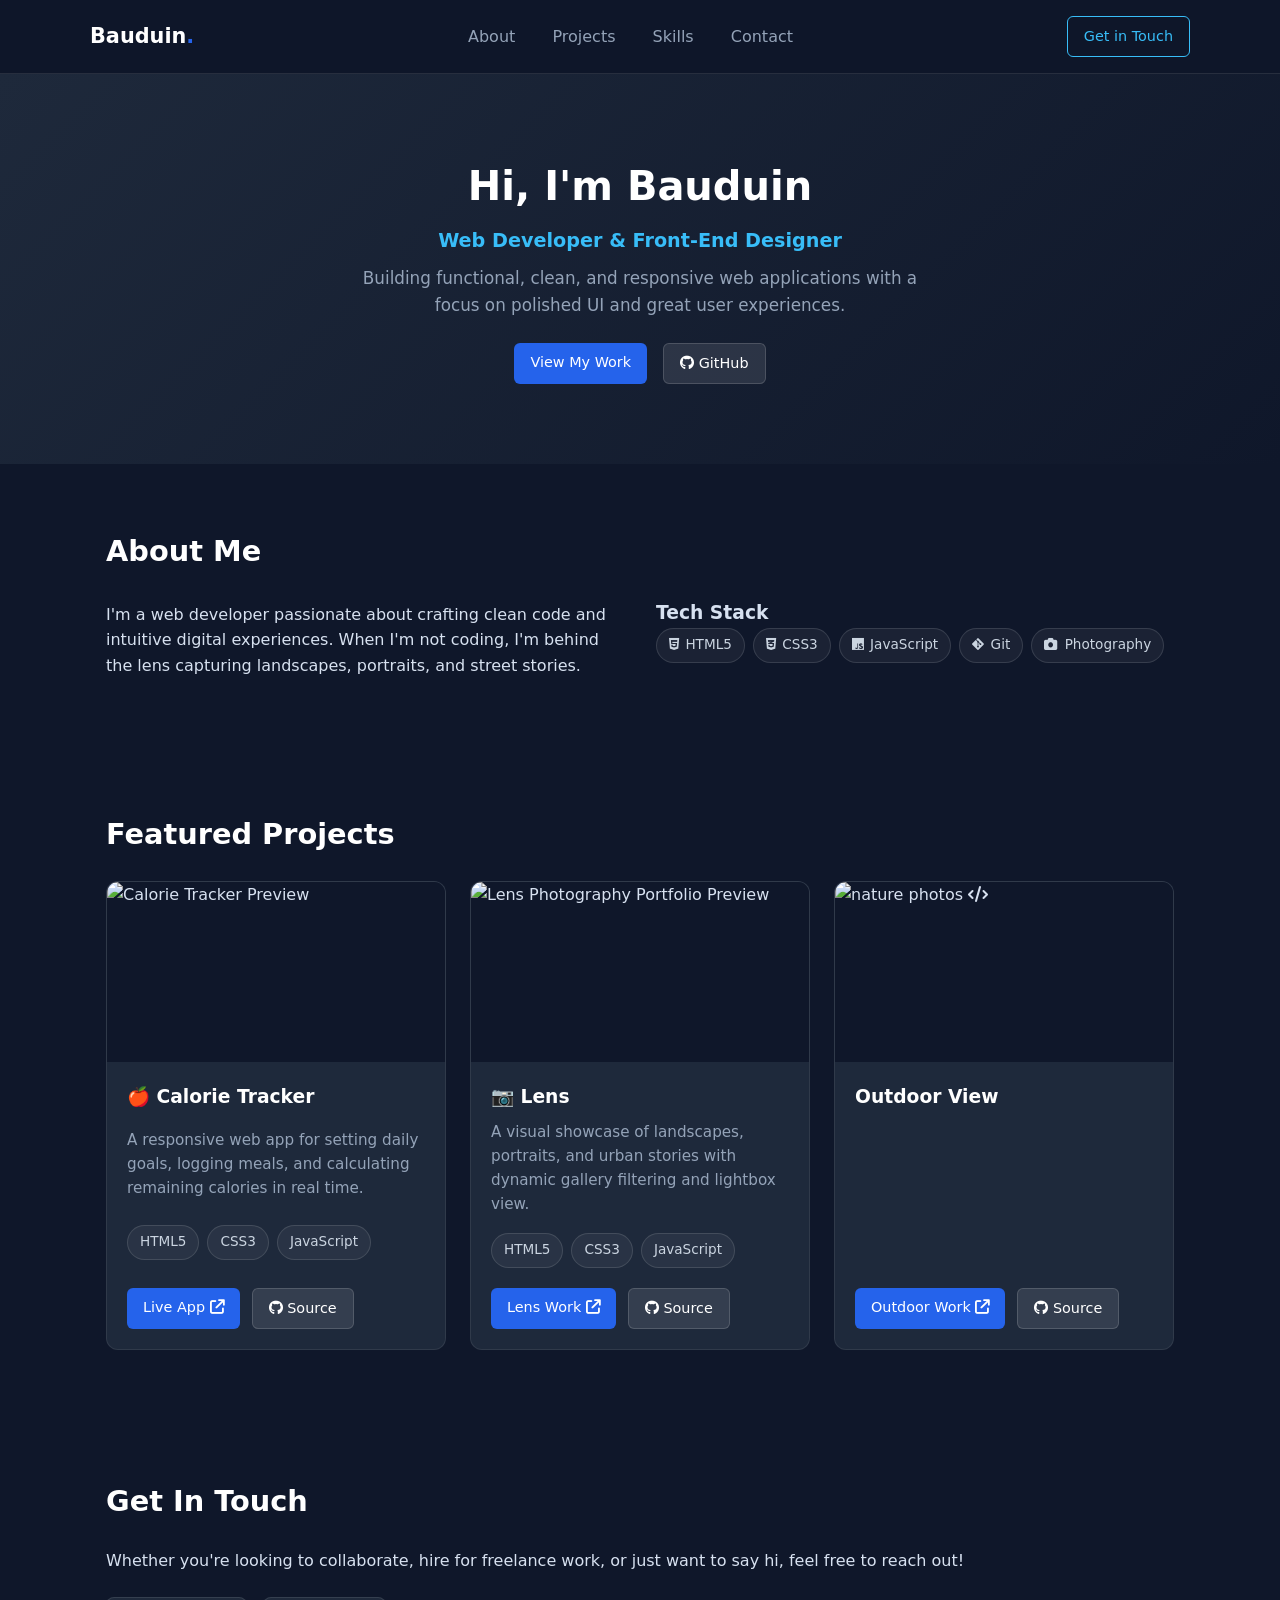
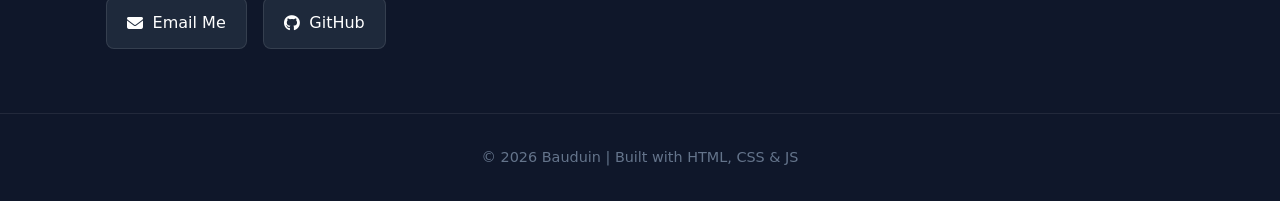
==== commit ddc2af29: "Rename index (1).html to index.html" ====
--- a/index.html
+++ b/index.html
@@ -1,228 +1,178 @@
-<!DOCTYPE HTML>
-<!--
-	Massively by HTML5 UP
-	html5up.net | @ajlkn
-	Free for personal and commercial use under the CCA 3.0 license (html5up.net/license)
--->
-<html>
-	<head>
-		<title>BAUDUIN PHOTOGRAPHY</title>
-		<meta charset="utf-8" />
-		<meta name="viewport" content="width=device-width, initial-scale=1, user-scalable=no" />
-		<link rel="stylesheet" href="assets/css/main.css" />
-		<noscript><link rel="stylesheet" href="assets/css/noscript.css" /></noscript>
-	</head>
-	<body class="is-preload">
+<!DOCTYPE html>
+<html lang="en">
+<head>
+  <meta charset="UTF-8">
+  <meta name="viewport" content="width=device-width, initial-scale=1.0">
+  <title>Bauduin | Front-End Developer & Designer</title>
+  <link rel="stylesheet" href="portfolio.css">
+  <!-- FontAwesome for UI Icons -->
+  <link rel="stylesheet" href="https://cdnjs.cloudflare.com/ajax/libs/font-awesome/6.4.0/css/all.min.css">
+</head>
+<body>
 
-		<!-- Wrapper -->
-			<div id="wrapper" class="fade-in">
+  <!-- Sticky Navigation Bar -->
+  <header class="navbar">
+    <div class="nav-container">
+      <a href="#" class="logo">Bauduin<span>.</span></a>
+      <nav class="nav-links" aria-label="Main Navigation">
+        <a href="#about">About</a>
+        <a href="#projects">Projects</a>
+        <a href="#skills">Skills</a>
+        <a href="#contact">Contact</a>
+      </nav>
+      <a href="#contact" class="btn btn-cta">Get in Touch</a>
+    </div>
+  </header>
 
-				<!-- Intro -->
-					<div id="intro">
-						<h1>BAUDUIN<br />
-						PHOTOGRAPHY</h1>
-						<p>Capturing raw landscapes, intimate portraits, and the quiet stories of everyday street life. Welcome to my visual journal.</p>
-						<ul class="actions">
-							<li><a href="#header" class="button icon solid solo fa-arrow-down scrolly">Continue</a></li>
-						</ul>
-					</div>
+  <main>
+    <!-- Hero Section -->
+    <section class="hero">
+      <div class="hero-content">
+        <h1>Hi, I'm <span class="highlight">Bauduin</span></h1>
+        <p class="tagline">Web Developer & Front-End Designer</p>
+        <p class="bio">Building functional, clean, and responsive web applications with a focus on polished UI and great user experiences.</p>
+        <div class="hero-actions">
+          <a href="#projects" class="btn primary">View My Work</a>
+          <a href="https://github.com/mbaud1" target="_blank" rel="noopener noreferrer" class="btn secondary">
+            <i class="fa-brands fa-github"></i> GitHub
+          </a>
+        </div>
+      </div>
+    </section>
 
-				<!-- Header -->
-					<header id="header">
-						<a href="index.html" class="logo">BAUDUIN PHOTOGRAPHY</a>
-					</header>
+    <!-- About Me & Skills Section -->
+    <section id="about" class="about-section">
+      <div class="section-container">
+        <h2>About Me</h2>
+        <div class="about-grid">
+          <div class="about-text">
+            <p>
+              I'm a web developer passionate about crafting clean code and intuitive digital experiences. When I'm not coding, I'm behind the lens capturing landscapes, portraits, and street stories.
+            </p>
+          </div>
+          
+          <!-- Skill Badges -->
+          <div id="skills" class="skills-container">
+            <h3>Tech Stack</h3>
+            <div class="skill-badges">
+              <div class="skill-badge"><i class="fa-brands fa-html5"></i> HTML5</div>
+              <div class="skill-badge"><i class="fa-brands fa-css3-alt"></i> CSS3</div>
+              <div class="skill-badge"><i class="fa-brands fa-js"></i> JavaScript</div>
+              <div class="skill-badge"><i class="fa-brands fa-git-alt"></i> Git</div>
+              <div class="skill-badge"><i class="fa-solid fa-camera"></i> Photography</div>
+            </div>
+          </div>
+        </div>
+      </div>
+    </section>
 
-				<!-- Nav -->
-					<nav id="nav">
-						<ul class="links">
-							<li class="active"><a href="index.html">PORTFOLIO</a></li>
-							<li><a href="generic.html">ABOUT THE ARTIST</a></li>
-							
-						</ul>
-						<ul class="icons">
-							<li><a href="#" class="icon brands fa-twitter"><span class="label">Twitter</span></a></li>
-							<li><a href="#" class="icon brands fa-facebook-f"><span class="label">Facebook</span></a></li>
-							<li><a href="https://www.instagram.com/baudu_in2" target="_blank" class="icon brands fa-instagram"><span class="label">Instagram</span></a></li>
-							<li><a href="https://github.com/mbaud1" target="_blank" class="icon brands fa-github"><span class="label">GitHub</span></a></li>
-						</ul>
-					</nav>
+    <!-- Projects Section -->
+    <section id="projects" class="projects-section">
+      <div class="section-container">
+        <h2>Featured Projects</h2>
+        <div class="project-grid">
 
-				<!-- Main -->
-					<div id="main">
+          <!-- Calorie Tracker Card -->
+          <article class="project-card">
+            <div class="card-thumbnail">
+              <img src="https://images.unsplash.com/photo-1498837167922-ddd27525d352?auto=format&fit=crop&w=600&q=80" alt="Calorie Tracker Preview" loading="lazy">
+            </div>
+            <div class="card-body">
+              <h3>🍎 Calorie Tracker</h3>
+              <p>A responsive web app for setting daily goals, logging meals, and calculating remaining calories in real time.</p>
+              <div class="tech-tags">
+                <span>HTML5</span>
+                <span>CSS3</span>
+                <span>JavaScript</span>
+              </div>
+              <div class="card-links">
+                <a href="https://calories.m-baud.com" target="_blank" rel="noopener noreferrer" class="btn primary">
+                  Live App <i class="fa-solid fa-arrow-up-right-from-square"></i>
+                </a>
+                <a href="https://github.com/mbaud1/calorie-tracker" target="_blank" rel="noopener noreferrer" class="btn secondary">
+                  <i class="fa-brands fa-github"></i> Source
+                </a>
+              </div>
+            </div>
+          </article>
 
-						<!-- Featured Post -->
-							<article class="post featured">
-								<header class="major">
-									<span class="date">Feb 22, 2026</span>
-									<h2><a href="#">STORIES IN THE WILD:<br />
-									EXPEDITIONS & LANDSCAPES</a></h2>
-									<p>A collection of moments captured across rolling hills, misty forests, and untouched horizons.<br />
-									<br />This gallery explores the delicate balance between light, shadow, and scale in natural environments.
-									</p>
-								</header>
-								<a href="#" class="image main"><img src="attachments/nature1.jpg" alt="" /></a>
-								<ul class="actions special">
-									<li><a href="#" class="button large">VIEW FULL GALLERY</a></li>
-								</ul>
-							</article>
+          <!-- Lens Card -->
+          <article class="project-card">
+            <div class="card-thumbnail">
+              <img src="https://images.unsplash.com/photo-1452587925148-ce544e77e70d?auto=format&fit=crop&w=600&q=80" alt="Lens Photography Portfolio Preview" loading="lazy">
+            </div>
+            <div class="card-body">
+              <h3>📷 Lens</h3>
+              <p>A visual showcase of landscapes, portraits, and urban stories with dynamic gallery filtering and lightbox view.</p>
+              <div class="tech-tags">
+                <span>HTML5</span>
+                <span>CSS3</span>
+                <span>JavaScript</span>
+              </div>
+              <div class="card-links">
+                <a href="https://lens.m-baud.com/" target="_blank" rel="noopener noreferrer" class="btn primary" >
+                  Lens Work <i class="fa-solid fa-arrow-up-right-from-square"></i>
+                </a>
+                <a href="https://github.com/mbaud1/lens" target="_blank" rel="noopener noreferrer" class="btn secondary">
+                  <i class="fa-brands fa-github"></i> Source
+                </a>
+              </div>
+            </div>
+          </article>
 
-						<!-- Posts -->
-							<section class="posts">
-								<article>
-									<header>
-										<span class="date">Feb 22, 2026</span>
-										<h2><a href="#">HUMAN EXPRESSION:<br />
-										PORTRAIT SERIES</a></h2>
-									</header>
-									<a href="#" class="image fit"><img src="attachments/Poland Winter.jpg" alt="" /></a>
-									<p>Every face carries a unique history. This series focuses on unscripted expressions, natural lighting, and authentic human connection.</p>
-									<ul class="actions special">
-										<li><a href="#" class="button">Full Story</a></li>
-									</ul>
-								</article>
-								<article>
-									<header>
-										<span class="date">Feb 22, 2026</span>
-										<h2><a href="#">URBAN IMPRESSIONS:<br />
-										LIFE ON THE MOVE</a></h2>
-									</header>
-									<a href="#" class="image fit"><img src="attachments/Berlin_night.jpg" alt="" /></a>
-									<p>Candid snapshots of city life, architecture, and fleeting moments. Finding quiet symmetry amidst the hustle of the modern street.</p>
-									<ul class="actions special">
-										<li><a href="#" class="button">Full Story</a></li>
-									</ul>
-								</article>
-								<article>
-									<header>
-										<span class="date">May 19, 2023</span>
-										<h2><a href="#">DETAILS IN NATURE:<br />MACRO & FLORA
-										</a></h2>
-									</header>
-									<a href="#" class="image fit"><img src="attachments/Arizona.jpg" alt="" /></a>
-									<p>Slowing down to observe the smaller details—textures of foliage, reflections in water drops, and the subtle shifts of seasonal colors.</p>
-									<ul class="actions special">
-										<li><a href="#" class="button">Full Story</a></li>
-									</ul>
-								</article>
-								<article>
-									<header>
-										<span class="date">January 31, 2025</span>
-										<h2><a href="#">BEHIND THE LENS:<br />MY PROCESS & GEAR
-										</a></h2>
-									</header>
-									<a href="#" class="image fit"><img src="attachments/California.jpg" alt="" /></a>
-									<p>An insider look into the equipment, planning, and creative process behind my outdoor and portrait photoshoots.</p>
-									<ul class="actions special">
-										<li><a href="#" class="button">Full Story</a></li>
-									</ul>
-								</article>
-								<article>
-									<header>
-										<span class="date">May 19, 2023</span>
-										<h2><a href="#">GOLDEN HOUR<br />
-										& LIGHT STUDY</a></h2>
-									</header>
-									<a href="#" class="image fit"><img src="attachments/Arizona.jpg" alt="" /></a>
-									<p>Exploring the atmosphere of dawn and dusk. A study on how warmth, direction, and long shadows transform ordinary landscapes into emotive scenes.</p>
-									<ul class="actions special">
-										<li><a href="#" class="button">Full Story</a></li>
-									</ul>
-								</article>
-								<article>
-									<header>
-										<span class="date">April 9, 2026</span>
-										<h2><a href="#">TRAVEL<br />
-										& DISTANT HORIZONS</a></h2>
-									</header>
-									<a href="#" class="image fit"><img src="attachments/Kansas Sunset.jpg" alt="" /></a>
-									<p>Documenting journeys through coastal lines, mountain passes, and remote terrain. Capturing the spirit of exploration through a visual diary.</p>
-									<ul class="actions special">
-										<li><a href="#" class="button">Full Story</a></li>
-									</ul>
-								</article>
-							</section>
+          <!-- Future Project Placeholder -->
+          <article class="project-card">
+            <div class="card-thumbnail">
+              <img src="https://t3.ftcdn.net/jpg/04/99/59/06/360_F_499590698_EU8lygMrqcmlstDETLFpZWmQ5zvOh8kw.jpg"alt="nature photos" loading="lazy">
+              <i class="fa-solid fa-code"></i>
+            </div>
+            <div class="card-body">
+              <h3>Outdoor View</h3>
+          
+              
+                
+                
+            
+              <div class="card-links">
+              
+                <a href="https://lens.m-baud.com/" target="_blank" rel="noopener noreferrer" class="btn primary" >
+                  Outdoor Work <i class="fa-solid fa-arrow-up-right-from-square"></i>
+                </a>
+                <a href="https://github.com/mbaud1/lens" target="_blank" rel="noopener noreferrer" class="btn secondary">
+                  <i class="fa-brands fa-github"></i> Source
+                </a>
+              </div>  
+              </div>
+            </div>
+          </article>
 
-						<!-- Footer -->
-							<footer>
-								<div class="pagination">
-									<!--<a href="#" class="previous">Prev</a>-->
-									<a href="#" class="page active">1</a>
-									<a href="#" class="page">2</a>
-									<a href="#" class="page">3</a>
-									<span class="extra">&hellip;</span>
-									<a href="#" class="page">8</a>
-									<a href="#" class="page">9</a>
-									<a href="#" class="page">10</a>
-									<a href="#" class="next">Next</a>
-								</div>
-							</footer>
+        </div>
+      </div>
+    </section>
 
-					</div>
+    <!-- Contact Section -->
+    <section id="contact" class="contact-section">
+      <div class="section-container">
+        <h2>Get In Touch</h2>
+        <p>Whether you're looking to collaborate, hire for freelance work, or just want to say hi, feel free to reach out!</p>
+        <div class="contact-links">
+          <a href="mailto:contact@m-baud.com" class="contact-card">
+            <i class="fa-solid fa-envelope"></i>
+            <span>Email Me</span>
+          </a>
+          <a href="https://github.com/mbaud1" target="_blank" rel="noopener noreferrer" class="contact-card">
+            <i class="fa-brands fa-github"></i>
+            <span>GitHub</span>
+          </a>
+        </div>
+      </div>
+    </section>
+  </main>
 
-				<!-- Footer -->
-					<footer id="footer">
-						<section>
-							<form method="post" action="#">
-								<div class="fields">
-									<div class="field">
-										<label for="name">Name</label>
-										<input type="text" name="name" id="name" />
-									</div>
-									<div class="field">
-										<label for="email">Email</label>
-										<input type="text" name="email" id="email" />
-									</div>
-									<div class="field">
-										<label for="message">Message</label>
-										<textarea name="message" id="message" rows="3"></textarea>
-									</div>
-								</div>
-								<ul class="actions">
-									<li><input type="submit" value="Send Message" /></li>
-								</ul>
-							</form>
-						</section>
-						<section class="split contact">
-							<section class="alt">
-								<h3>Address</h3>
-								<p>
-								Junction City, KS 66442</p>
-							</section>
-							<section>
-								<h3>Phone</h3>
-								<p><a href="#">(651)515-3740</a></p>
-							</section>
-							<section>
-								<h3>Email</h3>
-								<p><a href="#">mlysmb@gmail.com</a></p>
-							</section>
-							<section>
-								<h3>Social</h3>
-								<ul class="icons alt">
-									<li><a href="#" class="icon brands alt fa-twitter"><span class="label">Twitter</span></a></li>
-									<li><a href="#" class="icon brands alt fa-facebook-f"><span class="label">Facebook</span></a></li>
-									<li><a href="https://www.instagram.com/baudu_in2" target="_blank" class="icon brands alt fa-instagram"><span class="label">Instagram</span></a></li>
-									<li><a href="https://github.com/mbaud1" target="_blank" class="icon brands alt fa-github"><span class="label">GitHub</span></a></li>
-								</ul>
-							</section>
-						</section>
-					</footer>
+  <!-- Footer -->
+  <footer>
+    <p>© 2026 Bauduin | Built with HTML, CSS & JS</p>
+  </footer>
 
-				<!-- Copyright -->
-					<div id="copyright">
-						<ul><li>&copy; Untitled</li><li>Design: <a href="https://html5up.net">HTML5 UP</a></li></ul>
-					</div>
-
-			</div>
-
-		<!-- Scripts -->
-			<script src="assets/js/jquery.min.js"></script>
-			<script src="assets/js/jquery.scrollex.min.js"></script>
-			<script src="assets/js/jquery.scrolly.min.js"></script>
-			<script src="assets/js/browser.min.js"></script>
-			<script src="assets/js/breakpoints.min.js"></script>
-			<script src="assets/js/util.js"></script>
-			<script src="assets/js/main.js"></script>
-
-	</body>
-</html>+</body>
+</html>
--- a/portfolio.css
+++ b/portfolio.css
@@ -0,0 +1,339 @@
+/* ==========================================================================
+   1. Global Reset & Base Styles
+   ========================================================================== */
+* {
+  box-sizing: border-box;
+  margin: 0;
+  padding: 0;
+  font-family: system-ui, -apple-system, sans-serif;
+}
+
+html {
+  scroll-behavior: smooth;
+  scroll-padding-top: 80px; /* Offset for sticky header */
+}
+
+body {
+  background-color: #0f172a;
+  color: #d7e1f0;
+  line-height: 1.6;
+}
+
+.section-container {
+  max-width: 1100px;
+  margin: 0 auto;
+  padding: 0 1rem;
+}
+
+h2 {
+  font-size: 1.8rem;
+  margin-bottom: 1.5rem;
+  color: #ffffff;
+  padding-left: 0; /* Direct flush alignment with grid left edge */
+}
+
+/* ==========================================================================
+   2. Glassmorphism Navigation Bar
+   ========================================================================== */
+.navbar {
+  position: sticky;
+  top: 0;
+  z-index: 1000;
+  background: rgba(15, 23, 42, 0.85);
+  backdrop-filter: blur(12px);
+  -webkit-backdrop-filter: blur(12px);
+  border-bottom: 1px solid rgba(255, 255, 255, 0.1);
+  padding: 1rem 2rem;
+}
+
+.nav-container {
+  max-width: 1100px;
+  margin: 0 auto;
+  display: flex;
+  align-items: center;
+  justify-content: space-between;
+}
+
+.logo {
+  font-size: 1.3rem;
+  font-weight: 700;
+  color: #ffffff;
+  text-decoration: none;
+}
+
+.logo span {
+  color: #2563eb;
+}
+
+.nav-links a {
+  color: #94a3b8;
+  text-decoration: none;
+  margin: 0 1rem;
+  font-weight: 500;
+  transition: color 0.2s ease;
+}
+
+.nav-links a:hover {
+  color: #ffffff;
+}
+
+/* Header Top-Right CTA */
+.btn-cta {
+  background-color: transparent;
+  color: #38bdf8;
+  border: 1px solid #38bdf8;
+  padding: 0.45rem 1rem;
+  border-radius: 6px;
+  font-size: 0.9rem;
+  font-weight: 600;
+  text-decoration: none;
+  transition: all 0.2s ease;
+}
+
+.btn-cta:hover {
+  background-color: #38bdf8;
+  color: #0f172a;
+  box-shadow: 0 0 12px rgba(56, 189, 248, 0.4);
+}
+
+/* ==========================================================================
+   3. Hero & About Sections
+   ========================================================================== */
+.hero {
+  text-align: center;
+  padding: 5rem 1rem;
+  background: linear-gradient(135deg, #1e293b, #0f172a);
+  color: #ffffff;
+}
+
+.hero h1 { 
+  font-size: 2.5rem; 
+  margin-bottom: 0.5rem; 
+}
+
+.hero p.tagline {
+  color: #38bdf8;
+  font-size: 1.2rem;
+  font-weight: 600;
+  margin-bottom: 0.5rem;
+}
+
+.hero p.bio { 
+  color: #94a3b8; 
+  font-size: 1.05rem; 
+  max-width: 600px;
+  margin: 0 auto 1.5rem auto;
+}
+
+.hero-actions {
+  display: flex;
+  justify-content: center;
+  gap: 1rem;
+}
+
+.about-section {
+  padding: 4rem 0;
+}
+
+.about-grid {
+  display: grid;
+  grid-template-columns: 1fr 1fr;
+  gap: 2rem;
+  align-items: center;
+}
+
+@media (max-width: 768px) {
+  .about-grid {
+    grid-template-columns: 1fr;
+  }
+}
+
+/* ==========================================================================
+   4. Projects Section & Card Components
+   ========================================================================== */
+.projects-section {
+  padding: 4rem 0;
+}
+
+.project-grid {
+  display: grid;
+  grid-template-columns: repeat(auto-fit, minmax(300px, 1fr));
+  gap: 1.5rem;
+}
+
+.project-card {
+  background: #1e293b;
+  border: 1px solid rgba(255, 255, 255, 0.08);
+  border-radius: 12px;
+  overflow: hidden;
+  display: flex;
+  flex-direction: column;
+  justify-content: space-between;
+  transition: transform 0.3s ease, box-shadow 0.3s ease, border-color 0.3s ease;
+}
+
+.project-card:hover {
+  transform: translateY(-6px);
+  box-shadow: 0 12px 24px rgba(0, 0, 0, 0.3);
+  border-color: rgba(37, 99, 235, 0.4);
+}
+
+.card-thumbnail {
+  width: 100%;
+  height: 180px;
+  overflow: hidden;
+  background: #0f172a;
+}
+
+.card-thumbnail img {
+  width: 100%;
+  height: 100%;
+  object-fit: cover;
+  transition: transform 0.4s ease;
+}
+
+.project-card:hover .card-thumbnail img {
+  transform: scale(1.05);
+}
+
+/* Placeholder Icon Style for 3rd Card */
+.placeholder-thumbnail {
+  display: flex;
+  align-items: center;
+  justify-content: center;
+  background: linear-gradient(135deg, #1e293b 0%, #0f172a 100%);
+  border-bottom: 1px solid rgba(255, 255, 255, 0.05);
+}
+
+.placeholder-thumbnail i {
+  font-size: 2.8rem;
+  color: #38bdf8;
+  opacity: 0.85;
+  filter: drop-shadow(0 0 8px rgba(56, 189, 248, 0.3));
+  transition: transform 0.3s ease, opacity 0.3s ease;
+}
+
+.project-card:hover .placeholder-thumbnail i {
+  transform: scale(1.1);
+  opacity: 1;
+}
+
+.card-body {
+  padding: 1.25rem;
+  display: flex;
+  flex-direction: column;
+  flex-grow: 1;
+  justify-content: space-between;
+}
+
+.project-card h3 { 
+  margin-bottom: 0.5rem; 
+  color: #ffffff;
+}
+
+.project-card p { 
+  font-size: 0.95rem; 
+  color: #94a3b8; 
+  margin-bottom: 1rem; 
+}
+
+/* Badges */
+.skill-badges, .tech-tags {
+  display: flex;
+  flex-wrap: wrap;
+  gap: 0.5rem;
+  margin-bottom: 1.25rem;
+}
+
+.skill-badge, .tech-tags span {
+  background: rgba(255, 255, 255, 0.05);
+  border: 1px solid rgba(255, 255, 255, 0.12);
+  color: #cbd5e1;
+  padding: 0.35rem 0.75rem;
+  border-radius: 20px;
+  font-size: 0.85rem;
+  display: inline-flex;
+  align-items: center;
+  gap: 0.4rem;
+}
+
+/* Action Buttons */
+.card-links {
+  display: flex;
+  gap: 0.75rem;
+}
+
+.btn {
+  text-decoration: none;
+  padding: 0.5rem 1rem;
+  border-radius: 6px;
+  font-size: 0.9rem;
+  font-weight: 500;
+  text-align: center;
+  transition: background-color 0.2s ease, transform 0.2s ease;
+}
+
+.btn.primary { 
+  background-color: #2563eb; 
+  color: #ffffff; 
+}
+
+.btn.primary:hover { 
+  background-color: #1d4ed8; 
+  transform: translateY(-1px);
+}
+
+.btn.secondary { 
+  background-color: rgba(255, 255, 255, 0.1); 
+  color: #ffffff; 
+  border: 1px solid rgba(255, 255, 255, 0.15);
+}
+
+.btn.secondary:hover { 
+  background-color: rgba(255, 255, 255, 0.2); 
+}
+
+.btn.disabled { 
+  background-color: #334155; 
+  color: #64748b; 
+  cursor: not-allowed; 
+}
+
+/* ==========================================================================
+   5. Contact Section & Footer
+   ========================================================================== */
+.contact-section {
+  padding: 4rem 0;
+}
+
+.contact-links {
+  display: flex;
+  gap: 1rem;
+  margin-top: 1.5rem;
+}
+
+.contact-card {
+  display: flex;
+  align-items: center;
+  gap: 0.6rem;
+  padding: 0.75rem 1.25rem;
+  background: #1e293b;
+  border: 1px solid rgba(255, 255, 255, 0.1);
+  border-radius: 8px;
+  color: #ffffff;
+  text-decoration: none;
+  transition: background 0.2s ease, transform 0.2s ease;
+}
+
+.contact-card:hover {
+  background: #2563eb;
+  transform: translateY(-2px);
+}
+
+footer {
+  text-align: center;
+  padding: 2rem 1rem;
+  border-top: 1px solid rgba(255, 255, 255, 0.08);
+  color: #64748b;
+  font-size: 0.9rem;
+}
